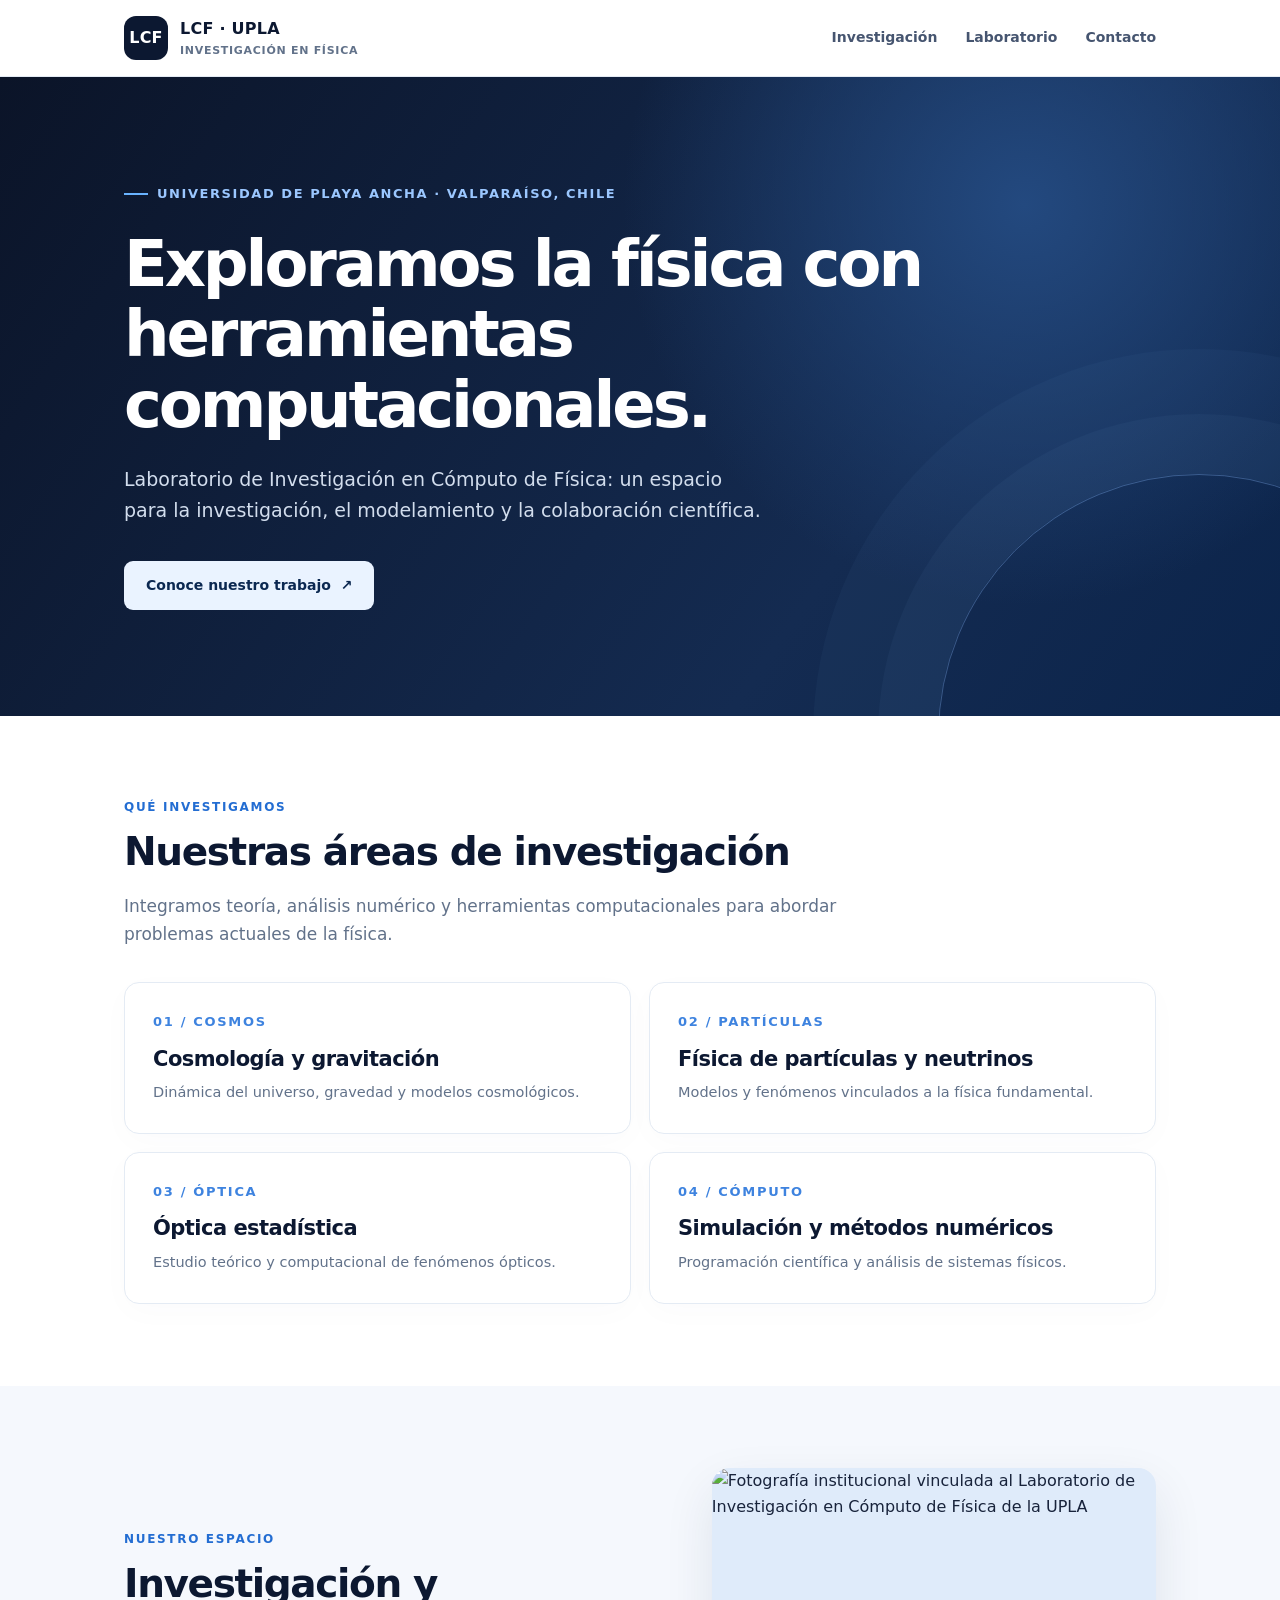
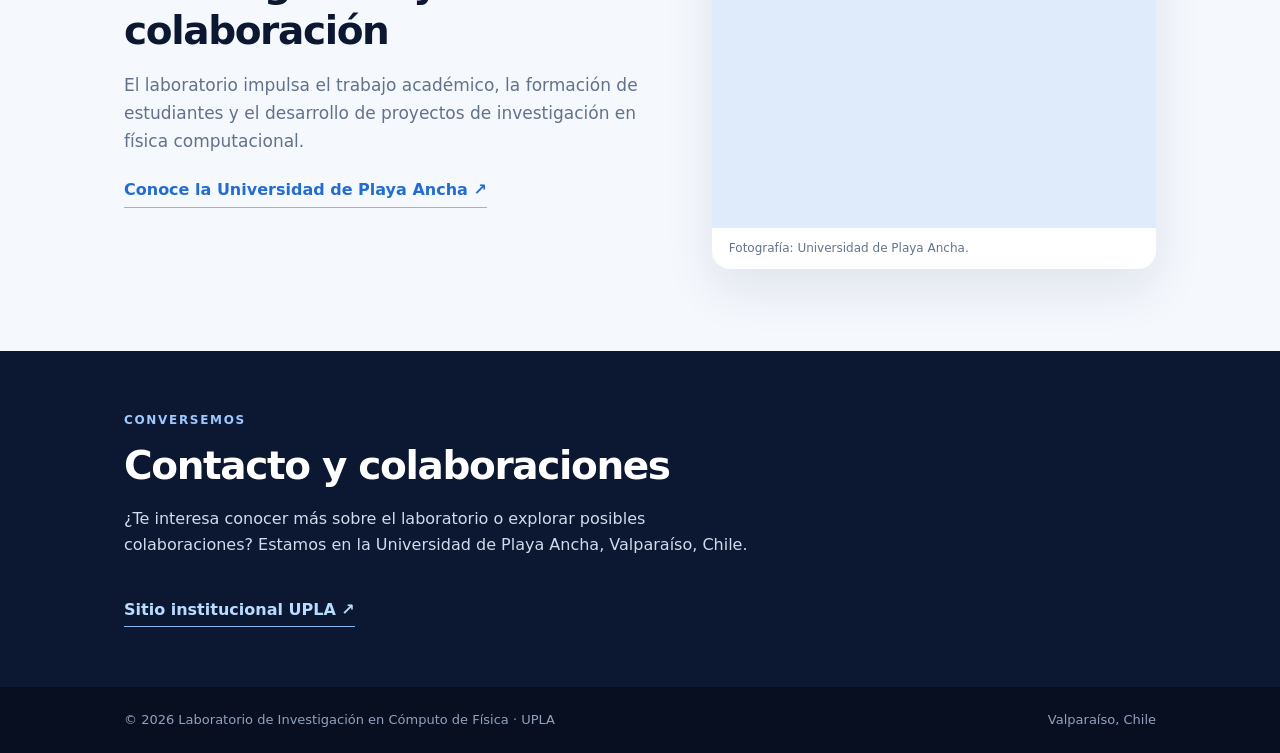
==== index.html @ 972a86e2 "Add files via upload" ====
<!doctype html>
<html lang="es">
<head>
  <meta charset="utf-8">
  <meta name="viewport" content="width=device-width, initial-scale=1">
  <meta name="description" content="Sitio web del Laboratorio de Investigación en Cómputo de Física de la Universidad de Playa Ancha.">
  <title>LCF · Laboratorio de Investigación en Cómputo de Física | UPLA</title>
  <style>
    :root {--navy:#0c1831;--blue:#236dd2;--light:#f5f8fd;--ink:#18233b;--muted:#62728a;--line:#e4ebf4}
    * {box-sizing:border-box}
    html{scroll-behavior:smooth}
    body{margin:0;color:var(--ink);font-family:system-ui,-apple-system,BlinkMacSystemFont,"Segoe UI",sans-serif;line-height:1.65;background:#fff}
    a{color:inherit}
    .container{max-width:1080px;margin:auto;padding:0 24px}
    header{position:sticky;top:0;z-index:20;background:rgba(255,255,255,.96);border-bottom:1px solid var(--line);backdrop-filter:blur(12px)}
    .header-inner{display:flex;justify-content:space-between;align-items:center;gap:24px;min-height:76px}
    .brand{display:flex;align-items:center;gap:12px;text-decoration:none;font-weight:800;letter-spacing:.015em;color:var(--navy)}
    .mark{width:44px;height:44px;display:grid;place-items:center;background:var(--navy);border-radius:12px;color:#fff;font-size:16px}
    .brand small{display:block;font-size:11px;letter-spacing:.065em;text-transform:uppercase;font-weight:650;color:var(--muted)}
    nav{display:flex;align-items:center;gap:28px}
    nav a{font-size:14px;color:#465570;text-decoration:none;font-weight:600}
    nav a:hover{color:var(--blue)}
    .hero{overflow:hidden;background:radial-gradient(circle at 80% 20%,#23497f 0%,transparent 35%),linear-gradient(125deg,#0b1428,#142b51 68%,#0b244b);color:#fff;padding:100px 0 106px;position:relative}
    .hero:after{content:"";position:absolute;width:520px;height:520px;right:-180px;bottom:-280px;border:1px solid #8dbbff54;border-radius:50%;box-shadow:0 0 0 60px #8dbbff0a,0 0 0 125px #8dbbff09;pointer-events:none}
    .eyebrow{display:inline-flex;align-items:center;gap:9px;color:#9bc7ff;font-weight:750;font-size:13px;letter-spacing:.12em;text-transform:uppercase}
    .eyebrow:before{content:"";width:24px;height:2px;background:#69b3ff}
    h1{font-size:clamp(38px,5.7vw,64px);line-height:1.1;letter-spacing:-.048em;max-width:840px;margin:24px 0}
    .hero p{font-size:19px;color:#d2dded;max-width:640px;margin:0 0 34px}
    .button{display:inline-block;border-radius:9px;background:#eaf3ff;color:#0b2851;padding:13px 22px;text-decoration:none;font-size:14px;font-weight:800}
    .button:hover{background:#fff}
    section{padding:82px 0}
    h2{font-size:clamp(28px,3.5vw,39px);letter-spacing:-.035em;line-height:1.2;margin:0 0 16px;color:var(--navy)}
    .lead{color:var(--muted);font-size:17px;max-width:720px;margin:0}
    .kicker{text-transform:uppercase;letter-spacing:.14em;color:var(--blue);font-size:12px;font-weight:850;margin:0 0 12px}
    .cards{display:grid;grid-template-columns:repeat(2,minmax(0,1fr));gap:18px;margin-top:34px}
    .card{border:1px solid var(--line);border-radius:15px;padding:28px;background:#fff;box-shadow:0 8px 32px #132b4d05}
    .card-num{color:#3e83df;font-size:13px;font-weight:850;letter-spacing:.13em}
    .card h3{font-size:21px;line-height:1.3;letter-spacing:-.025em;color:var(--navy);margin:13px 0 8px}
    .card p{font-size:14.5px;color:var(--muted);margin:0}
    .gray{background:var(--light)}
    .photo-grid{display:grid;grid-template-columns:1.1fr .9fr;align-items:center;gap:45px}
    .photo{margin:0;background:#dfebfa;border-radius:18px;overflow:hidden;box-shadow:0 20px 50px #12274b19}
    .photo img{display:block;width:100%;height:360px;object-fit:cover}
    .photo figcaption{padding:11px 17px;background:#fff;font-size:12px;color:#64748b}
    .outline-link{display:inline-flex;align-items:center;gap:8px;color:var(--blue);font-weight:750;text-decoration:none;border-bottom:1px solid #8bb7ee;padding-bottom:3px;margin-top:22px}
    .contact{background:var(--navy);color:#fff;padding:60px 0}
    .contact h2{color:#fff}
    .contact p{color:#d0dbed;max-width:640px}
    .contact .outline-link{color:#b8dcff}
    footer{background:#080f20;color:#91a2be;font-size:13px;padding:22px 0}
    footer .container{display:flex;justify-content:space-between;gap:16px;flex-wrap:wrap}
    @media(max-width:700px){.header-inner{min-height:70px}.brand small{font-size:10px}nav{gap:13px}nav a{font-size:12px}nav a:nth-child(2){display:none}.hero{padding:75px 0 80px}.hero p{font-size:17px}.cards,.photo-grid{grid-template-columns:1fr}.photo-grid{gap:26px}.photo-grid .photo{order:2}.photo img{height:auto;min-height:220px}section{padding:62px 0}.card{padding:23px}}
  </style>
</head>
<body>
  <header>
    <div class="container header-inner">
      <a class="brand" href="#inicio" aria-label="Ir al inicio"><span class="mark">LCF</span><span>LCF · UPLA<small>Investigación en Física</small></span></a>
      <nav aria-label="Menú principal"><a href="#investigacion">Investigación</a><a href="#laboratorio">Laboratorio</a><a href="#contacto">Contacto</a></nav>
    </div>
  </header>
  <main>
    <div class="hero" id="inicio">
      <div class="container">
        <span class="eyebrow">Universidad de Playa Ancha · Valparaíso, Chile</span>
        <h1>Exploramos la física con herramientas computacionales.</h1>
        <p>Laboratorio de Investigación en Cómputo de Física: un espacio para la investigación, el modelamiento y la colaboración científica.</p>
        <a class="button" href="#investigacion">Conoce nuestro trabajo &nbsp;↗</a>
      </div>
    </div>
    <section id="investigacion">
      <div class="container">
        <p class="kicker">Qué investigamos</p>
        <h2>Nuestras áreas de investigación</h2>
        <p class="lead">Integramos teoría, análisis numérico y herramientas computacionales para abordar problemas actuales de la física.</p>
        <div class="cards">
          <article class="card"><div class="card-num">01 / COSMOS</div><h3>Cosmología y gravitación</h3><p>Dinámica del universo, gravedad y modelos cosmológicos.</p></article>
          <article class="card"><div class="card-num">02 / PARTÍCULAS</div><h3>Física de partículas y neutrinos</h3><p>Modelos y fenómenos vinculados a la física fundamental.</p></article>
          <article class="card"><div class="card-num">03 / ÓPTICA</div><h3>Óptica estadística</h3><p>Estudio teórico y computacional de fenómenos ópticos.</p></article>
          <article class="card"><div class="card-num">04 / CÓMPUTO</div><h3>Simulación y métodos numéricos</h3><p>Programación científica y análisis de sistemas físicos.</p></article>
        </div>
      </div>
    </section>
    <section id="laboratorio" class="gray">
      <div class="container photo-grid">
        <div>
          <p class="kicker">Nuestro espacio</p>
          <h2>Investigación y colaboración</h2>
          <p class="lead">El laboratorio impulsa el trabajo académico, la formación de estudiantes y el desarrollo de proyectos de investigación en física computacional.</p>
          <a class="outline-link" href="https://www.upla.cl/" target="_blank" rel="noopener noreferrer">Conoce la Universidad de Playa Ancha ↗</a>
        </div>
        <figure class="photo">
          <!-- Fotografía institucional proporcionada por el usuario. -->
          <img src="https://www.upla.cl/investigacion/wp-content/uploads/2026/06/Leandro-Nulez-LFC-UPLA.jpeg" alt="Fotografía institucional vinculada al Laboratorio de Investigación en Cómputo de Física de la UPLA" loading="lazy">
          <figcaption>Fotografía: Universidad de Playa Ancha.</figcaption>
        </figure>
      </div>
    </section>
    <section class="contact" id="contacto">
      <div class="container">
        <p class="kicker" style="color:#9dc9ff">Conversemos</p>
        <h2>Contacto y colaboraciones</h2>
        <p>¿Te interesa conocer más sobre el laboratorio o explorar posibles colaboraciones? Estamos en la Universidad de Playa Ancha, Valparaíso, Chile.</p>
        <a class="outline-link" href="https://www.upla.cl/" target="_blank" rel="noopener noreferrer">Sitio institucional UPLA ↗</a>
      </div>
    </section>
  </main>
  <footer><div class="container"><span>© <span id="year">2026</span> Laboratorio de Investigación en Cómputo de Física · UPLA</span><span>Valparaíso, Chile</span></div></footer>
  <script>document.getElementById('year').textContent=new Date().getFullYear();</script>
</body>
</html>
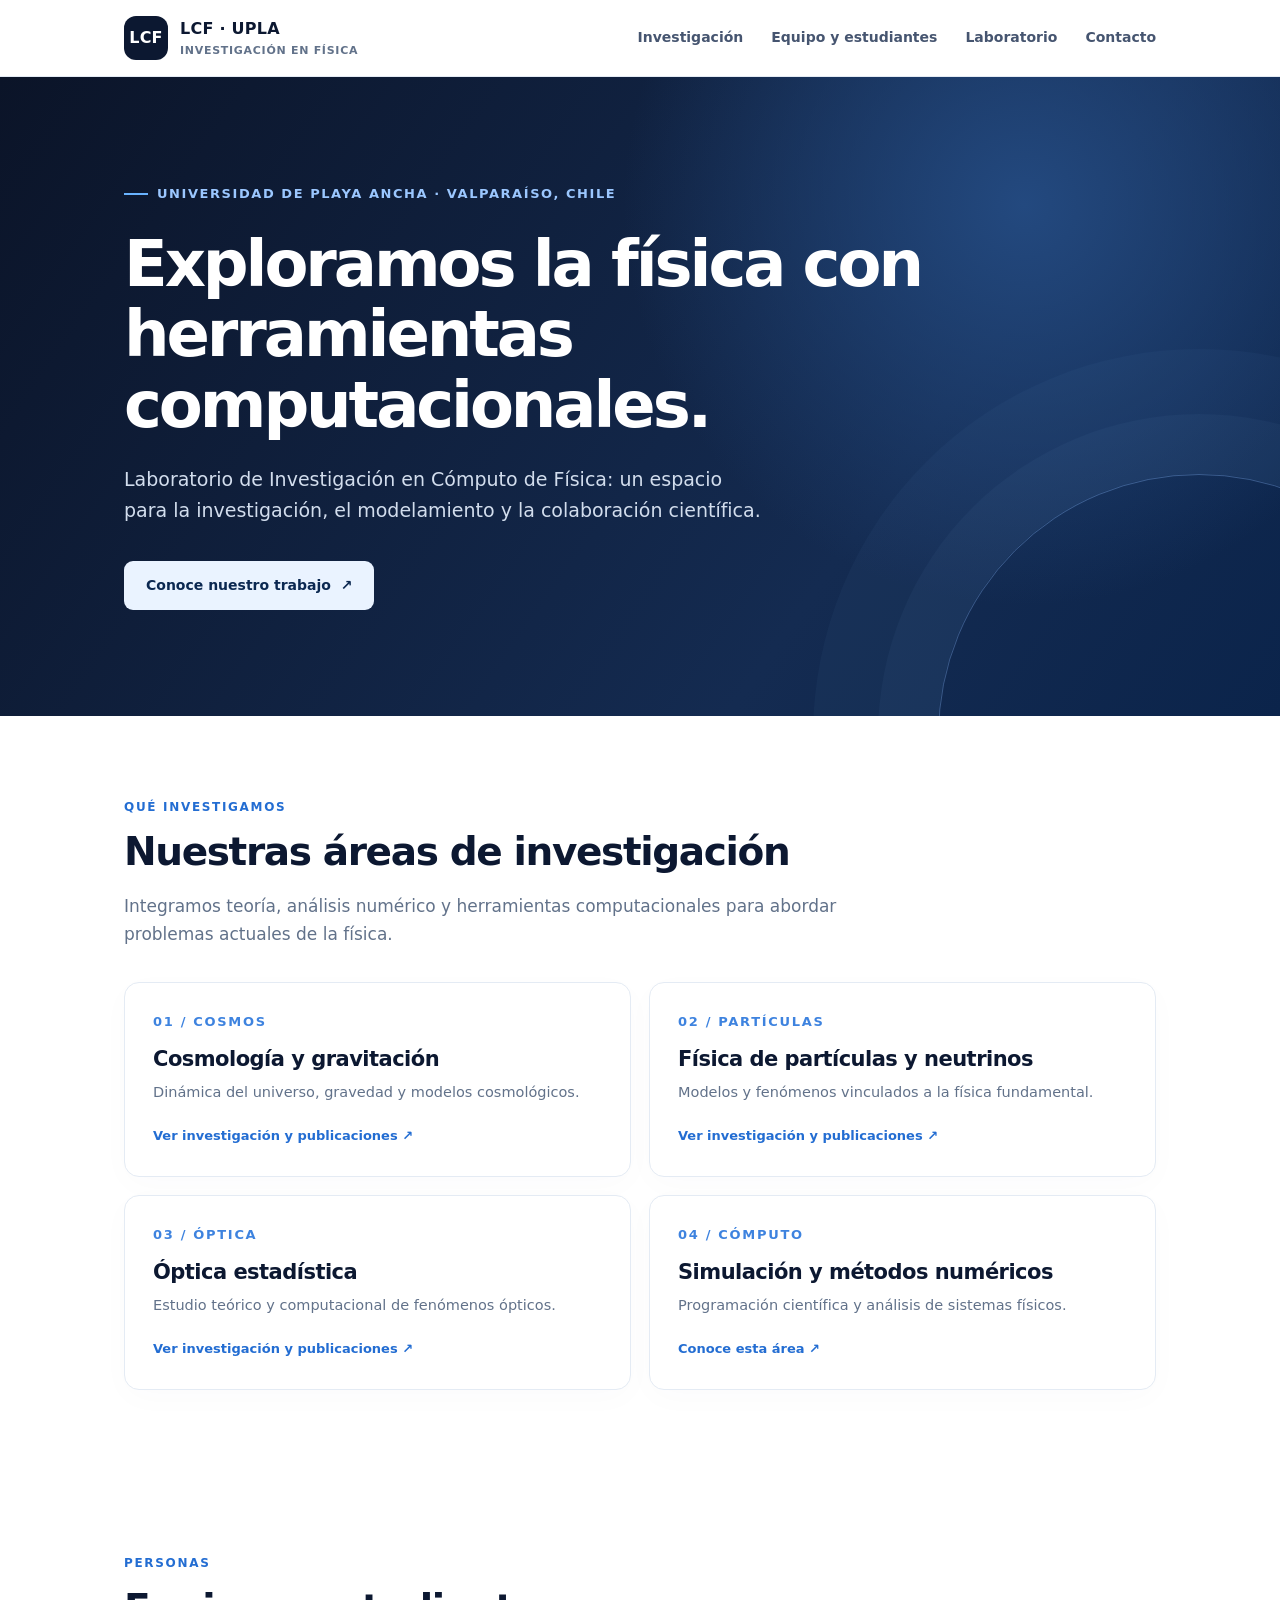
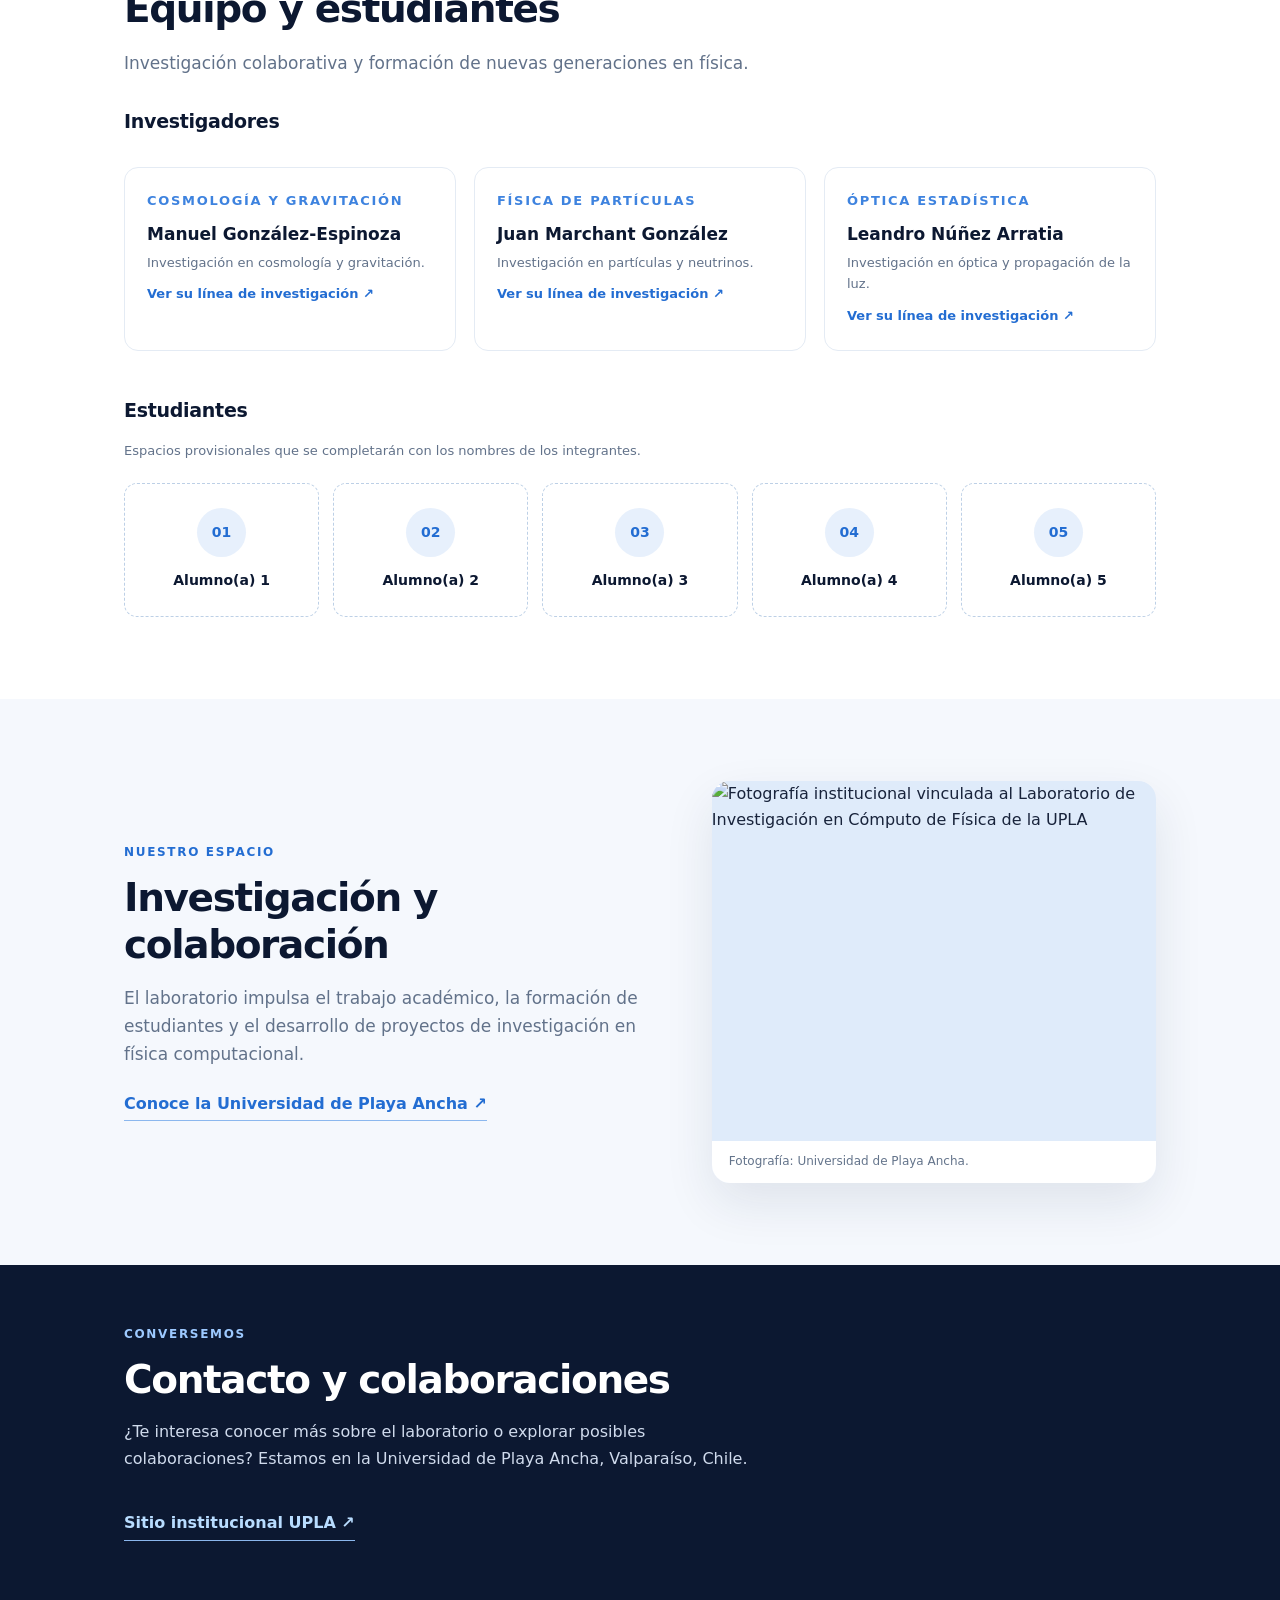
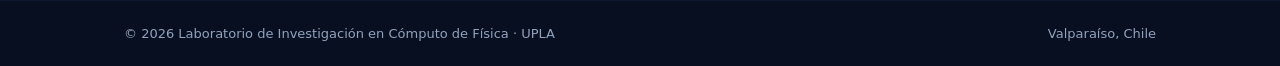
==== commit 77b75815: "Add files via upload" ====
--- a/index.html
+++ b/index.html
@@ -5,58 +5,13 @@
   <meta name="viewport" content="width=device-width, initial-scale=1">
   <meta name="description" content="Sitio web del Laboratorio de Investigación en Cómputo de Física de la Universidad de Playa Ancha.">
   <title>LCF · Laboratorio de Investigación en Cómputo de Física | UPLA</title>
-  <style>
-    :root {--navy:#0c1831;--blue:#236dd2;--light:#f5f8fd;--ink:#18233b;--muted:#62728a;--line:#e4ebf4}
-    * {box-sizing:border-box}
-    html{scroll-behavior:smooth}
-    body{margin:0;color:var(--ink);font-family:system-ui,-apple-system,BlinkMacSystemFont,"Segoe UI",sans-serif;line-height:1.65;background:#fff}
-    a{color:inherit}
-    .container{max-width:1080px;margin:auto;padding:0 24px}
-    header{position:sticky;top:0;z-index:20;background:rgba(255,255,255,.96);border-bottom:1px solid var(--line);backdrop-filter:blur(12px)}
-    .header-inner{display:flex;justify-content:space-between;align-items:center;gap:24px;min-height:76px}
-    .brand{display:flex;align-items:center;gap:12px;text-decoration:none;font-weight:800;letter-spacing:.015em;color:var(--navy)}
-    .mark{width:44px;height:44px;display:grid;place-items:center;background:var(--navy);border-radius:12px;color:#fff;font-size:16px}
-    .brand small{display:block;font-size:11px;letter-spacing:.065em;text-transform:uppercase;font-weight:650;color:var(--muted)}
-    nav{display:flex;align-items:center;gap:28px}
-    nav a{font-size:14px;color:#465570;text-decoration:none;font-weight:600}
-    nav a:hover{color:var(--blue)}
-    .hero{overflow:hidden;background:radial-gradient(circle at 80% 20%,#23497f 0%,transparent 35%),linear-gradient(125deg,#0b1428,#142b51 68%,#0b244b);color:#fff;padding:100px 0 106px;position:relative}
-    .hero:after{content:"";position:absolute;width:520px;height:520px;right:-180px;bottom:-280px;border:1px solid #8dbbff54;border-radius:50%;box-shadow:0 0 0 60px #8dbbff0a,0 0 0 125px #8dbbff09;pointer-events:none}
-    .eyebrow{display:inline-flex;align-items:center;gap:9px;color:#9bc7ff;font-weight:750;font-size:13px;letter-spacing:.12em;text-transform:uppercase}
-    .eyebrow:before{content:"";width:24px;height:2px;background:#69b3ff}
-    h1{font-size:clamp(38px,5.7vw,64px);line-height:1.1;letter-spacing:-.048em;max-width:840px;margin:24px 0}
-    .hero p{font-size:19px;color:#d2dded;max-width:640px;margin:0 0 34px}
-    .button{display:inline-block;border-radius:9px;background:#eaf3ff;color:#0b2851;padding:13px 22px;text-decoration:none;font-size:14px;font-weight:800}
-    .button:hover{background:#fff}
-    section{padding:82px 0}
-    h2{font-size:clamp(28px,3.5vw,39px);letter-spacing:-.035em;line-height:1.2;margin:0 0 16px;color:var(--navy)}
-    .lead{color:var(--muted);font-size:17px;max-width:720px;margin:0}
-    .kicker{text-transform:uppercase;letter-spacing:.14em;color:var(--blue);font-size:12px;font-weight:850;margin:0 0 12px}
-    .cards{display:grid;grid-template-columns:repeat(2,minmax(0,1fr));gap:18px;margin-top:34px}
-    .card{border:1px solid var(--line);border-radius:15px;padding:28px;background:#fff;box-shadow:0 8px 32px #132b4d05}
-    .card-num{color:#3e83df;font-size:13px;font-weight:850;letter-spacing:.13em}
-    .card h3{font-size:21px;line-height:1.3;letter-spacing:-.025em;color:var(--navy);margin:13px 0 8px}
-    .card p{font-size:14.5px;color:var(--muted);margin:0}
-    .gray{background:var(--light)}
-    .photo-grid{display:grid;grid-template-columns:1.1fr .9fr;align-items:center;gap:45px}
-    .photo{margin:0;background:#dfebfa;border-radius:18px;overflow:hidden;box-shadow:0 20px 50px #12274b19}
-    .photo img{display:block;width:100%;height:360px;object-fit:cover}
-    .photo figcaption{padding:11px 17px;background:#fff;font-size:12px;color:#64748b}
-    .outline-link{display:inline-flex;align-items:center;gap:8px;color:var(--blue);font-weight:750;text-decoration:none;border-bottom:1px solid #8bb7ee;padding-bottom:3px;margin-top:22px}
-    .contact{background:var(--navy);color:#fff;padding:60px 0}
-    .contact h2{color:#fff}
-    .contact p{color:#d0dbed;max-width:640px}
-    .contact .outline-link{color:#b8dcff}
-    footer{background:#080f20;color:#91a2be;font-size:13px;padding:22px 0}
-    footer .container{display:flex;justify-content:space-between;gap:16px;flex-wrap:wrap}
-    @media(max-width:700px){.header-inner{min-height:70px}.brand small{font-size:10px}nav{gap:13px}nav a{font-size:12px}nav a:nth-child(2){display:none}.hero{padding:75px 0 80px}.hero p{font-size:17px}.cards,.photo-grid{grid-template-columns:1fr}.photo-grid{gap:26px}.photo-grid .photo{order:2}.photo img{height:auto;min-height:220px}section{padding:62px 0}.card{padding:23px}}
-  </style>
+  <link rel="stylesheet" href="styles.css">
 </head>
 <body>
   <header>
     <div class="container header-inner">
       <a class="brand" href="#inicio" aria-label="Ir al inicio"><span class="mark">LCF</span><span>LCF · UPLA<small>Investigación en Física</small></span></a>
-      <nav aria-label="Menú principal"><a href="#investigacion">Investigación</a><a href="#laboratorio">Laboratorio</a><a href="#contacto">Contacto</a></nav>
+      <nav aria-label="Menú principal"><a href="#investigacion">Investigación</a><a href="#equipo">Equipo y estudiantes</a><a href="#laboratorio">Laboratorio</a><a href="#contacto">Contacto</a></nav>
     </div>
   </header>
   <main>
@@ -74,10 +29,32 @@
         <h2>Nuestras áreas de investigación</h2>
         <p class="lead">Integramos teoría, análisis numérico y herramientas computacionales para abordar problemas actuales de la física.</p>
         <div class="cards">
-          <article class="card"><div class="card-num">01 / COSMOS</div><h3>Cosmología y gravitación</h3><p>Dinámica del universo, gravedad y modelos cosmológicos.</p></article>
-          <article class="card"><div class="card-num">02 / PARTÍCULAS</div><h3>Física de partículas y neutrinos</h3><p>Modelos y fenómenos vinculados a la física fundamental.</p></article>
-          <article class="card"><div class="card-num">03 / ÓPTICA</div><h3>Óptica estadística</h3><p>Estudio teórico y computacional de fenómenos ópticos.</p></article>
-          <article class="card"><div class="card-num">04 / CÓMPUTO</div><h3>Simulación y métodos numéricos</h3><p>Programación científica y análisis de sistemas físicos.</p></article>
+          <a class="card card-link" href="cosmologia.html"><div class="card-num">01 / COSMOS</div><h3>Cosmología y gravitación</h3><p>Dinámica del universo, gravedad y modelos cosmológicos.</p><span class="card-cta">Ver investigación y publicaciones ↗</span></a>
+          <a class="card card-link" href="particulas.html"><div class="card-num">02 / PARTÍCULAS</div><h3>Física de partículas y neutrinos</h3><p>Modelos y fenómenos vinculados a la física fundamental.</p><span class="card-cta">Ver investigación y publicaciones ↗</span></a>
+          <a class="card card-link" href="optica.html"><div class="card-num">03 / ÓPTICA</div><h3>Óptica estadística</h3><p>Estudio teórico y computacional de fenómenos ópticos.</p><span class="card-cta">Ver investigación y publicaciones ↗</span></a>
+          <a class="card card-link" href="metodos-numericos.html"><div class="card-num">04 / CÓMPUTO</div><h3>Simulación y métodos numéricos</h3><p>Programación científica y análisis de sistemas físicos.</p><span class="card-cta">Conoce esta área ↗</span></a>
+        </div>
+      </div>
+    </section>
+    <section id="equipo">
+      <div class="container">
+        <p class="kicker">Personas</p>
+        <h2>Equipo y estudiantes</h2>
+        <p class="lead">Investigación colaborativa y formación de nuevas generaciones en física.</p>
+        <h3 class="section-subtitle">Investigadores</h3>
+        <div class="team-grid">
+          <article class="team-card"><div class="card-num">COSMOLOGÍA Y GRAVITACIÓN</div><h3>Manuel González-Espinoza</h3><p>Investigación en cosmología y gravitación.</p><a href="cosmologia.html">Ver su línea de investigación ↗</a></article>
+          <article class="team-card"><div class="card-num">FÍSICA DE PARTÍCULAS</div><h3>Juan Marchant González</h3><p>Investigación en partículas y neutrinos.</p><a href="particulas.html">Ver su línea de investigación ↗</a></article>
+          <article class="team-card"><div class="card-num">ÓPTICA ESTADÍSTICA</div><h3>Leandro Núñez Arratia</h3><p>Investigación en óptica y propagación de la luz.</p><a href="optica.html">Ver su línea de investigación ↗</a></article>
+        </div>
+        <h3 class="section-subtitle">Estudiantes</h3>
+        <p class="muted-note">Espacios provisionales que se completarán con los nombres de los integrantes.</p>
+        <div class="students" aria-label="Estudiantes del laboratorio">
+          <div class="student"><div class="avatar" aria-hidden="true">01</div><p>Alumno(a) 1</p></div>
+          <div class="student"><div class="avatar" aria-hidden="true">02</div><p>Alumno(a) 2</p></div>
+          <div class="student"><div class="avatar" aria-hidden="true">03</div><p>Alumno(a) 3</p></div>
+          <div class="student"><div class="avatar" aria-hidden="true">04</div><p>Alumno(a) 4</p></div>
+          <div class="student"><div class="avatar" aria-hidden="true">05</div><p>Alumno(a) 5</p></div>
         </div>
       </div>
     </section>
--- a/styles.css
+++ b/styles.css
@@ -0,0 +1,86 @@
+
+    :root {--navy:#0c1831;--blue:#236dd2;--light:#f5f8fd;--ink:#18233b;--muted:#62728a;--line:#e4ebf4}
+    * {box-sizing:border-box}
+    html{scroll-behavior:smooth}
+    body{margin:0;color:var(--ink);font-family:system-ui,-apple-system,BlinkMacSystemFont,"Segoe UI",sans-serif;line-height:1.65;background:#fff}
+    a{color:inherit}
+    .container{max-width:1080px;margin:auto;padding:0 24px}
+    header{position:sticky;top:0;z-index:20;background:rgba(255,255,255,.96);border-bottom:1px solid var(--line);backdrop-filter:blur(12px)}
+    .header-inner{display:flex;justify-content:space-between;align-items:center;gap:24px;min-height:76px}
+    .brand{display:flex;align-items:center;gap:12px;text-decoration:none;font-weight:800;letter-spacing:.015em;color:var(--navy)}
+    .mark{width:44px;height:44px;display:grid;place-items:center;background:var(--navy);border-radius:12px;color:#fff;font-size:16px}
+    .brand small{display:block;font-size:11px;letter-spacing:.065em;text-transform:uppercase;font-weight:650;color:var(--muted)}
+    nav{display:flex;align-items:center;gap:28px}
+    nav a{font-size:14px;color:#465570;text-decoration:none;font-weight:600}
+    nav a:hover{color:var(--blue)}
+    .hero{overflow:hidden;background:radial-gradient(circle at 80% 20%,#23497f 0%,transparent 35%),linear-gradient(125deg,#0b1428,#142b51 68%,#0b244b);color:#fff;padding:100px 0 106px;position:relative}
+    .hero:after{content:"";position:absolute;width:520px;height:520px;right:-180px;bottom:-280px;border:1px solid #8dbbff54;border-radius:50%;box-shadow:0 0 0 60px #8dbbff0a,0 0 0 125px #8dbbff09;pointer-events:none}
+    .eyebrow{display:inline-flex;align-items:center;gap:9px;color:#9bc7ff;font-weight:750;font-size:13px;letter-spacing:.12em;text-transform:uppercase}
+    .eyebrow:before{content:"";width:24px;height:2px;background:#69b3ff}
+    h1{font-size:clamp(38px,5.7vw,64px);line-height:1.1;letter-spacing:-.048em;max-width:840px;margin:24px 0}
+    .hero p{font-size:19px;color:#d2dded;max-width:640px;margin:0 0 34px}
+    .button{display:inline-block;border-radius:9px;background:#eaf3ff;color:#0b2851;padding:13px 22px;text-decoration:none;font-size:14px;font-weight:800}
+    .button:hover{background:#fff}
+    section{padding:82px 0}
+    h2{font-size:clamp(28px,3.5vw,39px);letter-spacing:-.035em;line-height:1.2;margin:0 0 16px;color:var(--navy)}
+    .lead{color:var(--muted);font-size:17px;max-width:720px;margin:0}
+    .kicker{text-transform:uppercase;letter-spacing:.14em;color:var(--blue);font-size:12px;font-weight:850;margin:0 0 12px}
+    .cards{display:grid;grid-template-columns:repeat(2,minmax(0,1fr));gap:18px;margin-top:34px}
+    .card{border:1px solid var(--line);border-radius:15px;padding:28px;background:#fff;box-shadow:0 8px 32px #132b4d05}
+    .card-num{color:#3e83df;font-size:13px;font-weight:850;letter-spacing:.13em}
+    .card h3{font-size:21px;line-height:1.3;letter-spacing:-.025em;color:var(--navy);margin:13px 0 8px}
+    .card p{font-size:14.5px;color:var(--muted);margin:0}
+    .gray{background:var(--light)}
+    .photo-grid{display:grid;grid-template-columns:1.1fr .9fr;align-items:center;gap:45px}
+    .photo{margin:0;background:#dfebfa;border-radius:18px;overflow:hidden;box-shadow:0 20px 50px #12274b19}
+    .photo img{display:block;width:100%;height:360px;object-fit:cover}
+    .photo figcaption{padding:11px 17px;background:#fff;font-size:12px;color:#64748b}
+    .outline-link{display:inline-flex;align-items:center;gap:8px;color:var(--blue);font-weight:750;text-decoration:none;border-bottom:1px solid #8bb7ee;padding-bottom:3px;margin-top:22px}
+    .contact{background:var(--navy);color:#fff;padding:60px 0}
+    .contact h2{color:#fff}
+    .contact p{color:#d0dbed;max-width:640px}
+    .contact .outline-link{color:#b8dcff}
+    footer{background:#080f20;color:#91a2be;font-size:13px;padding:22px 0}
+    footer .container{display:flex;justify-content:space-between;gap:16px;flex-wrap:wrap}
+    @media(max-width:700px){.header-inner{min-height:70px}.brand small{font-size:10px}nav{gap:13px}nav a{font-size:12px}nav a:nth-child(2){display:none}.hero{padding:75px 0 80px}.hero p{font-size:17px}.cards,.photo-grid{grid-template-columns:1fr}.photo-grid{gap:26px}.photo-grid .photo{order:2}.photo img{height:auto;min-height:220px}section{padding:62px 0}.card{padding:23px}}
+  
+
+    /* Extensiones para páginas internas y equipo */
+    a.card-link{display:block;text-decoration:none;position:relative;transition:border-color .2s,transform .2s,box-shadow .2s}
+    a.card-link:hover,a.card-link:focus-visible{border-color:#95bdf1;transform:translateY(-3px);box-shadow:0 16px 38px #15386816}
+    a.card-link:focus-visible,.outline-link:focus-visible,nav a:focus-visible,.button:focus-visible{outline:3px solid #7ab6ff;outline-offset:4px}
+    .card-cta{display:inline-block;color:var(--blue);font-weight:800;font-size:13px;margin-top:20px}
+    .team-grid{display:grid;grid-template-columns:repeat(3,minmax(0,1fr));gap:18px;margin:30px 0 44px}
+    .team-card{border:1px solid var(--line);background:#fff;border-radius:14px;padding:22px}
+    .team-card h3{color:var(--navy);font-size:17px;margin:8px 0 4px}
+    .team-card p{color:var(--muted);font-size:13px;margin:0}
+    .team-card a{color:var(--blue);text-decoration:none;font-size:13px;font-weight:800;display:inline-block;margin-top:10px}
+    .students{display:grid;grid-template-columns:repeat(5,minmax(0,1fr));gap:14px;margin-top:22px}
+    .student{border:1px dashed #bdd0e6;border-radius:13px;background:#fff;text-align:center;padding:24px 10px}
+    .avatar{width:49px;height:49px;border-radius:50%;background:#e7f0fc;color:var(--blue);display:grid;place-items:center;margin:0 auto 12px;font-weight:900;font-size:14px}
+    .student p{margin:0;color:var(--navy);font-size:14px;font-weight:700}
+    .section-subtitle{font-size:19px;letter-spacing:-.015em;color:var(--navy);margin:29px 0 0}
+    .muted-note{color:var(--muted);font-size:13px;max-width:820px}
+    .subhero{background:radial-gradient(circle at 85% 10%,#234b81,transparent 34%),linear-gradient(120deg,#0b1428,#17335e);color:#fff;padding:83px 0 72px}
+    .subhero h1{font-size:clamp(34px,5.5vw,52px);max-width:800px;margin:20px 0 14px}
+    .subhero p{color:#d2dded;font-size:18px;max-width:760px;margin:0}
+    .crumb{color:#a9c9f0;text-decoration:none;font-weight:800;font-size:13px}
+    .crumb:hover{color:#fff}
+    .area-body{max-width:780px}
+    .topic-list{display:flex;flex-wrap:wrap;gap:11px;margin-top:25px}
+    .topic-list span{background:#eaf3ff;color:#174478;border:1px solid #c9def6;padding:8px 13px;border-radius:100px;font-size:13px;font-weight:700}
+    .pub-list{display:grid;gap:14px;margin-top:28px}
+    .pub{border:1px solid var(--line);border-radius:14px;background:#fff;padding:24px 25px;box-shadow:0 8px 32px #132b4d05}
+    .pub-year{font-size:12px;font-weight:850;letter-spacing:.08em;color:var(--blue);margin:0 0 8px}
+    .pub h3{margin:0 0 8px;font-size:19px;line-height:1.36;letter-spacing:-.015em;color:var(--navy)}
+    .pub-meta{font-size:13.5px;color:var(--muted);margin:0 0 10px}
+    .pub a{font-size:13.5px;color:var(--blue);font-weight:800;text-decoration:none}
+    .pub a:hover,.team-card a:hover{ text-decoration:underline }
+    .pub-cta{display:flex;flex-wrap:wrap;gap:12px;margin-top:22px}
+    .pub-cta a{display:inline-block;background:#eaf3ff;color:#123c70;border-radius:9px;padding:12px 16px;text-decoration:none;font-weight:800;font-size:13.5px}
+    .pub-cta a:hover{background:#d8eaff}
+    .feature-box{background:var(--light);border-left:4px solid var(--blue);padding:22px 24px;border-radius:0 12px 12px 0;margin-top:28px}
+    .feature-box p{margin:0;color:#41546f}
+    @media(max-width:900px){.students{grid-template-columns:repeat(3,minmax(0,1fr))}}
+    @media(max-width:700px){.team-grid{grid-template-columns:1fr}.students{grid-template-columns:repeat(2,minmax(0,1fr))}.subhero{padding:66px 0 55px}.subhero p{font-size:16px}.pub{padding:20px}.header-inner{flex-wrap:wrap;gap:3px;padding-top:11px;padding-bottom:11px}nav{flex-wrap:wrap;gap:11px 15px}nav a:nth-child(2){display:inline}}
+    @media(max-width:410px){.brand{font-size:14px}.mark{width:38px;height:38px}nav{gap:8px 12px}.students{grid-template-columns:1fr 1fr}}
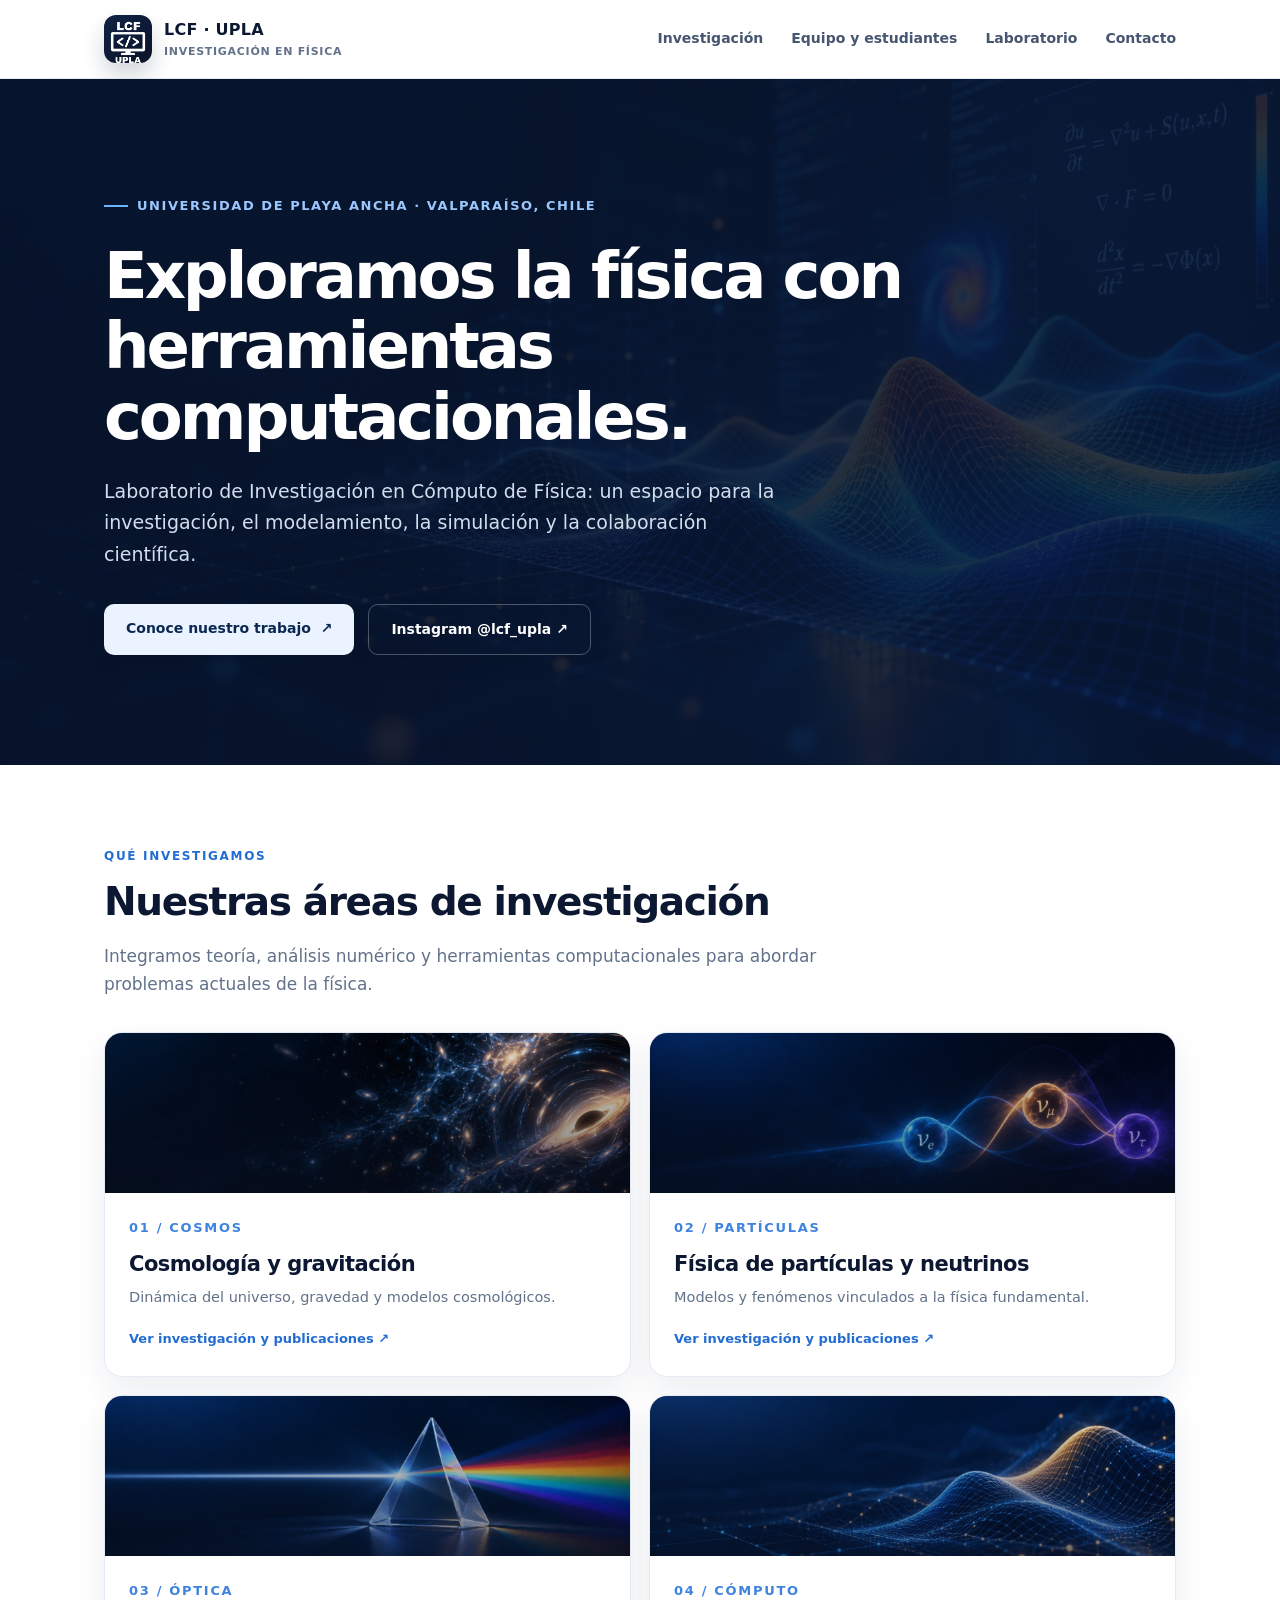
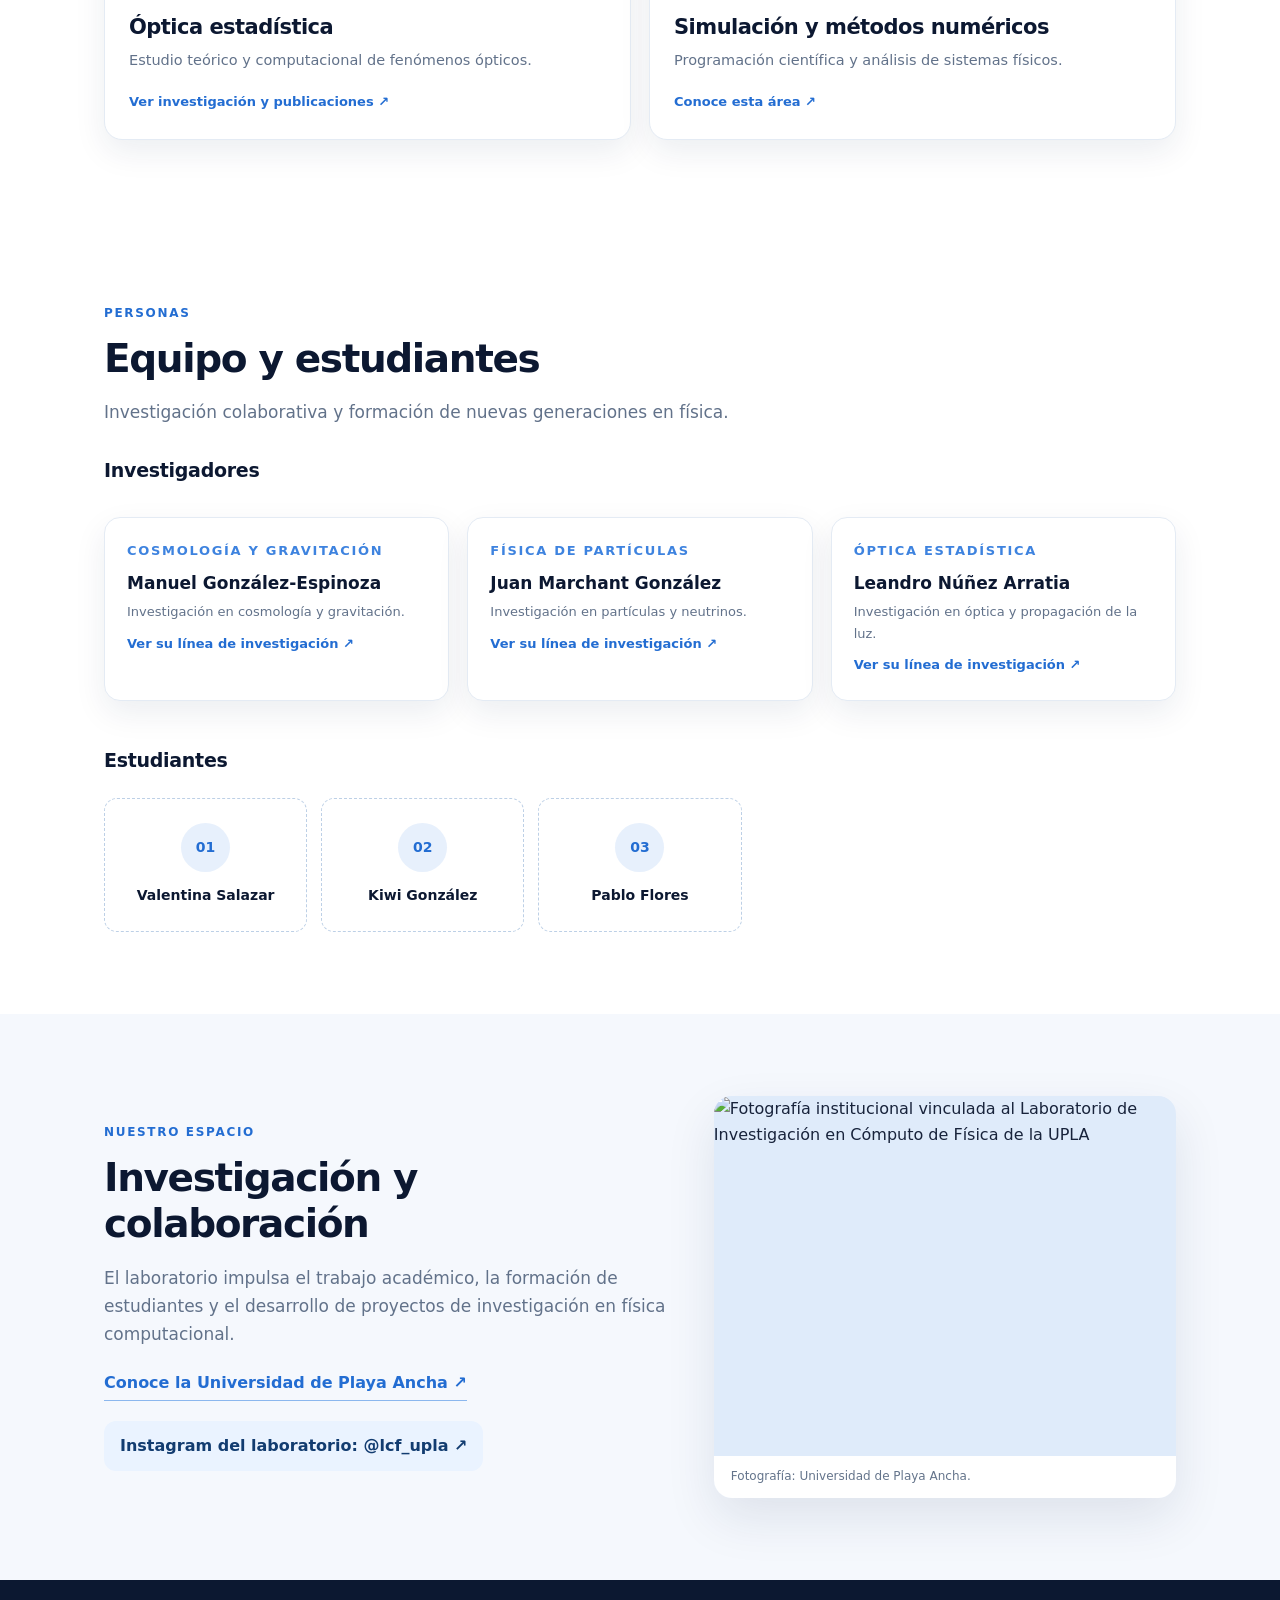
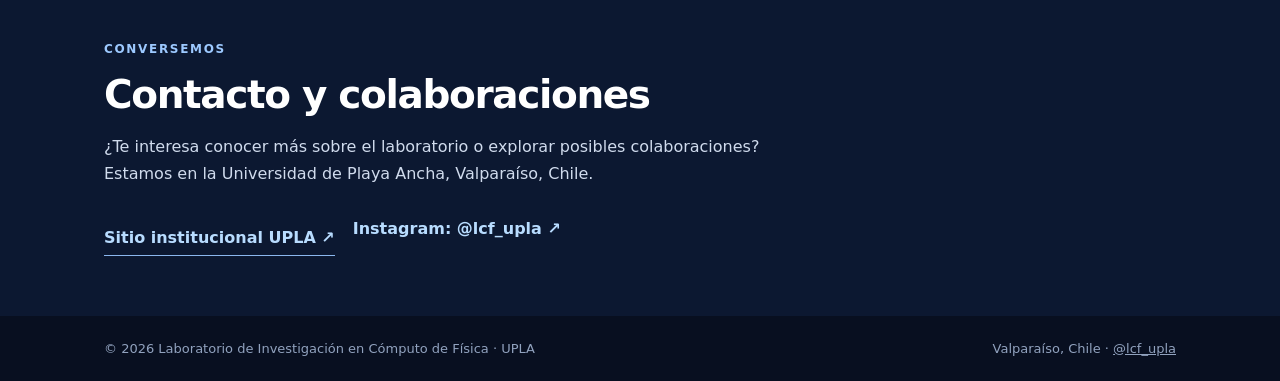
==== commit c452c582: "Add files via upload" ====
--- a/index.html
+++ b/index.html
@@ -10,54 +10,115 @@
 <body>
   <header>
     <div class="container header-inner">
-      <a class="brand" href="#inicio" aria-label="Ir al inicio"><span class="mark">LCF</span><span>LCF · UPLA<small>Investigación en Física</small></span></a>
-      <nav aria-label="Menú principal"><a href="#investigacion">Investigación</a><a href="#equipo">Equipo y estudiantes</a><a href="#laboratorio">Laboratorio</a><a href="#contacto">Contacto</a></nav>
+      <a class="brand" href="#inicio" aria-label="Ir al inicio">
+        <span class="mark"><img src="assets/logo-lcf-upla.png" alt="Logo LCF UPLA"></span>
+        <span>LCF · UPLA<small>Investigación en Física</small></span>
+      </a>
+      <nav aria-label="Menú principal">
+        <a href="#investigacion">Investigación</a>
+        <a href="#equipo">Equipo y estudiantes</a>
+        <a href="#laboratorio">Laboratorio</a>
+        <a href="#contacto">Contacto</a>
+      </nav>
     </div>
   </header>
   <main>
-    <div class="hero" id="inicio">
+    <div class="hero" id="inicio" style="--hero-bg:url('assets/hero-computo.png')">
       <div class="container">
         <span class="eyebrow">Universidad de Playa Ancha · Valparaíso, Chile</span>
         <h1>Exploramos la física con herramientas computacionales.</h1>
-        <p>Laboratorio de Investigación en Cómputo de Física: un espacio para la investigación, el modelamiento y la colaboración científica.</p>
-        <a class="button" href="#investigacion">Conoce nuestro trabajo &nbsp;↗</a>
+        <p>Laboratorio de Investigación en Cómputo de Física: un espacio para la investigación, el modelamiento, la simulación y la colaboración científica.</p>
+        <div class="button-row">
+          <a class="button" href="#investigacion">Conoce nuestro trabajo &nbsp;↗</a>
+          <a class="button secondary" href="https://www.instagram.com/lcf_upla?psln=MXIzdzRicmZvcTJ4bA==" target="_blank" rel="noopener noreferrer">Instagram @lcf_upla ↗</a>
+        </div>
       </div>
     </div>
+
     <section id="investigacion">
       <div class="container">
         <p class="kicker">Qué investigamos</p>
         <h2>Nuestras áreas de investigación</h2>
         <p class="lead">Integramos teoría, análisis numérico y herramientas computacionales para abordar problemas actuales de la física.</p>
         <div class="cards">
-          <a class="card card-link" href="cosmologia.html"><div class="card-num">01 / COSMOS</div><h3>Cosmología y gravitación</h3><p>Dinámica del universo, gravedad y modelos cosmológicos.</p><span class="card-cta">Ver investigación y publicaciones ↗</span></a>
-          <a class="card card-link" href="particulas.html"><div class="card-num">02 / PARTÍCULAS</div><h3>Física de partículas y neutrinos</h3><p>Modelos y fenómenos vinculados a la física fundamental.</p><span class="card-cta">Ver investigación y publicaciones ↗</span></a>
-          <a class="card card-link" href="optica.html"><div class="card-num">03 / ÓPTICA</div><h3>Óptica estadística</h3><p>Estudio teórico y computacional de fenómenos ópticos.</p><span class="card-cta">Ver investigación y publicaciones ↗</span></a>
-          <a class="card card-link" href="metodos-numericos.html"><div class="card-num">04 / CÓMPUTO</div><h3>Simulación y métodos numéricos</h3><p>Programación científica y análisis de sistemas físicos.</p><span class="card-cta">Conoce esta área ↗</span></a>
+          <a class="card card-link" href="cosmologia.html">
+            <div class="card-cover" style="background-image:url('assets/cosmologia-card.png')"></div>
+            <div class="card-body">
+              <div class="card-num">01 / COSMOS</div>
+              <h3>Cosmología y gravitación</h3>
+              <p>Dinámica del universo, gravedad y modelos cosmológicos.</p>
+              <span class="card-cta">Ver investigación y publicaciones ↗</span>
+            </div>
+          </a>
+          <a class="card card-link" href="particulas.html">
+            <div class="card-cover" style="background-image:url('assets/particulas-card.png')"></div>
+            <div class="card-body">
+              <div class="card-num">02 / PARTÍCULAS</div>
+              <h3>Física de partículas y neutrinos</h3>
+              <p>Modelos y fenómenos vinculados a la física fundamental.</p>
+              <span class="card-cta">Ver investigación y publicaciones ↗</span>
+            </div>
+          </a>
+          <a class="card card-link" href="optica.html">
+            <div class="card-cover" style="background-image:url('assets/optica-card.png')"></div>
+            <div class="card-body">
+              <div class="card-num">03 / ÓPTICA</div>
+              <h3>Óptica estadística</h3>
+              <p>Estudio teórico y computacional de fenómenos ópticos.</p>
+              <span class="card-cta">Ver investigación y publicaciones ↗</span>
+            </div>
+          </a>
+          <a class="card card-link" href="metodos-numericos.html">
+            <div class="card-cover" style="background-image:url('assets/metodos-bg.png')"></div>
+            <div class="card-body">
+              <div class="card-num">04 / CÓMPUTO</div>
+              <h3>Simulación y métodos numéricos</h3>
+              <p>Programación científica y análisis de sistemas físicos.</p>
+              <span class="card-cta">Conoce esta área ↗</span>
+            </div>
+          </a>
         </div>
       </div>
     </section>
+
     <section id="equipo">
       <div class="container">
         <p class="kicker">Personas</p>
         <h2>Equipo y estudiantes</h2>
         <p class="lead">Investigación colaborativa y formación de nuevas generaciones en física.</p>
+
         <h3 class="section-subtitle">Investigadores</h3>
         <div class="team-grid">
-          <article class="team-card"><div class="card-num">COSMOLOGÍA Y GRAVITACIÓN</div><h3>Manuel González-Espinoza</h3><p>Investigación en cosmología y gravitación.</p><a href="cosmologia.html">Ver su línea de investigación ↗</a></article>
-          <article class="team-card"><div class="card-num">FÍSICA DE PARTÍCULAS</div><h3>Juan Marchant González</h3><p>Investigación en partículas y neutrinos.</p><a href="particulas.html">Ver su línea de investigación ↗</a></article>
-          <article class="team-card"><div class="card-num">ÓPTICA ESTADÍSTICA</div><h3>Leandro Núñez Arratia</h3><p>Investigación en óptica y propagación de la luz.</p><a href="optica.html">Ver su línea de investigación ↗</a></article>
+          <article class="team-card">
+            <div class="card-num">COSMOLOGÍA Y GRAVITACIÓN</div>
+            <h3>Manuel González-Espinoza</h3>
+            <p>Investigación en cosmología y gravitación.</p>
+            <a href="cosmologia.html">Ver su línea de investigación ↗</a>
+          </article>
+          <article class="team-card">
+            <div class="card-num">FÍSICA DE PARTÍCULAS</div>
+            <h3>Juan Marchant González</h3>
+            <p>Investigación en partículas y neutrinos.</p>
+            <a href="particulas.html">Ver su línea de investigación ↗</a>
+          </article>
+          <article class="team-card">
+            <div class="card-num">ÓPTICA ESTADÍSTICA</div>
+            <h3>Leandro Núñez Arratia</h3>
+            <p>Investigación en óptica y propagación de la luz.</p>
+            <a href="optica.html">Ver su línea de investigación ↗</a>
+          </article>
         </div>
+
         <h3 class="section-subtitle">Estudiantes</h3>
-        <p class="muted-note">Espacios provisionales que se completarán con los nombres de los integrantes.</p>
+        
         <div class="students" aria-label="Estudiantes del laboratorio">
-          <div class="student"><div class="avatar" aria-hidden="true">01</div><p>Alumno(a) 1</p></div>
-          <div class="student"><div class="avatar" aria-hidden="true">02</div><p>Alumno(a) 2</p></div>
-          <div class="student"><div class="avatar" aria-hidden="true">03</div><p>Alumno(a) 3</p></div>
-          <div class="student"><div class="avatar" aria-hidden="true">04</div><p>Alumno(a) 4</p></div>
-          <div class="student"><div class="avatar" aria-hidden="true">05</div><p>Alumno(a) 5</p></div>
+          <div class="student"><div class="avatar" aria-hidden="true">01</div><p>Valentina Salazar</p></div>
+          <div class="student"><div class="avatar" aria-hidden="true">02</div><p>Kiwi González</p></div>
+          <div class="student"><div class="avatar" aria-hidden="true">03</div><p>Pablo Flores</p></div>
         </div>
       </div>
     </section>
+
     <section id="laboratorio" class="gray">
       <div class="container photo-grid">
         <div>
@@ -65,24 +126,33 @@
           <h2>Investigación y colaboración</h2>
           <p class="lead">El laboratorio impulsa el trabajo académico, la formación de estudiantes y el desarrollo de proyectos de investigación en física computacional.</p>
           <a class="outline-link" href="https://www.upla.cl/" target="_blank" rel="noopener noreferrer">Conoce la Universidad de Playa Ancha ↗</a>
+          <a class="instagram-highlight" href="https://www.instagram.com/lcf_upla?psln=MXIzdzRicmZvcTJ4bA==" target="_blank" rel="noopener noreferrer">Instagram del laboratorio: @lcf_upla ↗</a>
         </div>
         <figure class="photo">
-          <!-- Fotografía institucional proporcionada por el usuario. -->
           <img src="https://www.upla.cl/investigacion/wp-content/uploads/2026/06/Leandro-Nulez-LFC-UPLA.jpeg" alt="Fotografía institucional vinculada al Laboratorio de Investigación en Cómputo de Física de la UPLA" loading="lazy">
           <figcaption>Fotografía: Universidad de Playa Ancha.</figcaption>
         </figure>
       </div>
     </section>
+
     <section class="contact" id="contacto">
       <div class="container">
         <p class="kicker" style="color:#9dc9ff">Conversemos</p>
         <h2>Contacto y colaboraciones</h2>
         <p>¿Te interesa conocer más sobre el laboratorio o explorar posibles colaboraciones? Estamos en la Universidad de Playa Ancha, Valparaíso, Chile.</p>
-        <a class="outline-link" href="https://www.upla.cl/" target="_blank" rel="noopener noreferrer">Sitio institucional UPLA ↗</a>
+        <div class="socials">
+          <a class="outline-link" href="https://www.upla.cl/" target="_blank" rel="noopener noreferrer">Sitio institucional UPLA ↗</a>
+          <a class="social-link" href="https://www.instagram.com/lcf_upla?psln=MXIzdzRicmZvcTJ4bA==" target="_blank" rel="noopener noreferrer">Instagram: @lcf_upla ↗</a>
+        </div>
       </div>
     </section>
   </main>
-  <footer><div class="container"><span>© <span id="year">2026</span> Laboratorio de Investigación en Cómputo de Física · UPLA</span><span>Valparaíso, Chile</span></div></footer>
+  <footer>
+    <div class="container">
+      <span>© <span id="year">2026</span> Laboratorio de Investigación en Cómputo de Física · UPLA</span>
+      <span>Valparaíso, Chile · <a href="https://www.instagram.com/lcf_upla?psln=MXIzdzRicmZvcTJ4bA==" target="_blank" rel="noopener noreferrer">@lcf_upla</a></span>
+    </div>
+  </footer>
   <script>document.getElementById('year').textContent=new Date().getFullYear();</script>
 </body>
 </html>
--- a/styles.css
+++ b/styles.css
@@ -1,86 +1,144 @@
+:root {
+  --navy:#0c1831;
+  --navy-2:#101f3f;
+  --blue:#236dd2;
+  --blue-light:#9dc9ff;
+  --light:#f5f8fd;
+  --ink:#18233b;
+  --muted:#62728a;
+  --line:#e4ebf4;
+  --card-shadow:0 12px 32px rgba(19,43,77,.08);
+}
+*{box-sizing:border-box}
+html{scroll-behavior:smooth}
+body{margin:0;color:var(--ink);font-family:system-ui,-apple-system,BlinkMacSystemFont,"Segoe UI",sans-serif;line-height:1.65;background:#fff}
+a{color:inherit}
+img{max-width:100%;display:block}
+.container{max-width:1120px;margin:auto;padding:0 24px}
+header{position:sticky;top:0;z-index:20;background:rgba(255,255,255,.96);border-bottom:1px solid var(--line);backdrop-filter:blur(12px)}
+.header-inner{display:flex;justify-content:space-between;align-items:center;gap:24px;min-height:78px}
+.brand{display:flex;align-items:center;gap:12px;text-decoration:none;font-weight:800;letter-spacing:.015em;color:var(--navy)}
+.mark{width:48px;height:48px;display:grid;place-items:center;background:linear-gradient(145deg,#102246,#0a1328);border-radius:12px;color:#fff;box-shadow:0 12px 22px rgba(10,25,54,.18);padding:6px;flex:0 0 auto}
+.mark img{width:100%;height:100%;object-fit:contain}
+.brand small{display:block;font-size:11px;letter-spacing:.065em;text-transform:uppercase;font-weight:650;color:var(--muted)}
+nav{display:flex;align-items:center;gap:28px}
+nav a{font-size:14px;color:#465570;text-decoration:none;font-weight:600}
+nav a:hover{color:var(--blue)}
+.hero{overflow:hidden;position:relative;color:#fff;padding:110px 0 110px;background:linear-gradient(125deg,#0b1428,#142b51 68%,#0b244b)}
+.hero::before{content:"";position:absolute;inset:0;background-image:var(--hero-bg);background-size:cover;background-position:center;background-repeat:no-repeat;opacity:.38}
+.hero::after{content:"";position:absolute;inset:0;background:linear-gradient(90deg,rgba(6,18,41,.88) 0%,rgba(6,18,41,.78) 35%,rgba(6,18,41,.62) 100%)}
+.hero .container,.subhero .container{position:relative;z-index:1}
+.eyebrow{display:inline-flex;align-items:center;gap:9px;color:#9bc7ff;font-weight:750;font-size:13px;letter-spacing:.12em;text-transform:uppercase}
+.eyebrow:before{content:"";width:24px;height:2px;background:#69b3ff}
+h1{font-size:clamp(38px,5.6vw,64px);line-height:1.1;letter-spacing:-.048em;max-width:850px;margin:24px 0}
+.hero p{font-size:19px;color:#d2dded;max-width:680px;margin:0 0 34px}
+.button{display:inline-block;border-radius:10px;background:#eaf3ff;color:#0b2851;padding:13px 22px;text-decoration:none;font-size:14px;font-weight:800;box-shadow:0 8px 20px rgba(0,0,0,.08)}
+.button:hover{background:#fff}
+.button-row{display:flex;gap:14px;flex-wrap:wrap}
+.button.secondary{background:transparent;color:#fff;border:1px solid rgba(255,255,255,.28)}
+.button.secondary:hover{background:rgba(255,255,255,.08)}
+section{padding:82px 0}
+h2{font-size:clamp(28px,3.5vw,39px);letter-spacing:-.035em;line-height:1.2;margin:0 0 16px;color:var(--navy)}
+.lead{color:var(--muted);font-size:17px;max-width:760px;margin:0}
+.kicker{text-transform:uppercase;letter-spacing:.14em;color:var(--blue);font-size:12px;font-weight:850;margin:0 0 12px}
+.cards{display:grid;grid-template-columns:repeat(2,minmax(0,1fr));gap:18px;margin-top:34px}
+.card{border:1px solid var(--line);border-radius:18px;overflow:hidden;background:#fff;box-shadow:var(--card-shadow)}
+a.card-link{text-decoration:none;position:relative;transition:border-color .2s,transform .2s,box-shadow .2s}
+a.card-link:hover,a.card-link:focus-visible{border-color:#95bdf1;transform:translateY(-3px);box-shadow:0 18px 38px rgba(21,56,104,.12)}
+.card-cover{height:160px;position:relative;background-size:cover;background-position:center}
+.card-cover::after{content:"";position:absolute;inset:0;background:linear-gradient(180deg,rgba(8,17,35,.08),rgba(8,17,35,.58))}
+.card-body{padding:24px}
+.card-num{color:#3e83df;font-size:13px;font-weight:850;letter-spacing:.13em}
+.card h3{font-size:21px;line-height:1.3;letter-spacing:-.025em;color:var(--navy);margin:13px 0 8px}
+.card p{font-size:14.5px;color:var(--muted);margin:0}
+.card-cta{display:inline-block;color:var(--blue);font-weight:800;font-size:13px;margin-top:18px}
+.gray{background:var(--light)}
+.photo-grid{display:grid;grid-template-columns:1.1fr .9fr;align-items:center;gap:45px}
+.photo{margin:0;background:#dfebfa;border-radius:18px;overflow:hidden;box-shadow:0 20px 50px rgba(18,39,75,.1)}
+.photo img{width:100%;height:360px;object-fit:cover}
+.photo figcaption{padding:11px 17px;background:#fff;font-size:12px;color:#64748b}
+.outline-link{display:inline-flex;align-items:center;gap:8px;color:var(--blue);font-weight:750;text-decoration:none;border-bottom:1px solid #8bb7ee;padding-bottom:3px;margin-top:22px}
+.section-subtitle{font-size:19px;letter-spacing:-.015em;color:var(--navy);margin:29px 0 0}
+.muted-note{color:var(--muted);font-size:13px;max-width:820px}
+.team-grid{display:grid;grid-template-columns:repeat(3,minmax(0,1fr));gap:18px;margin:30px 0 44px}
+.team-card{border:1px solid var(--line);background:#fff;border-radius:16px;padding:22px;box-shadow:var(--card-shadow)}
+.team-card h3{color:var(--navy);font-size:17px;margin:8px 0 4px}
+.team-card p{color:var(--muted);font-size:13px;margin:0}
+.team-card a{color:var(--blue);text-decoration:none;font-size:13px;font-weight:800;display:inline-block;margin-top:10px}
+.students{display:grid;grid-template-columns:repeat(5,minmax(0,1fr));gap:14px;margin-top:22px}
+.student{border:1px dashed #bdd0e6;border-radius:13px;background:#fff;text-align:center;padding:24px 10px}
+.avatar{width:49px;height:49px;border-radius:50%;background:#e7f0fc;color:var(--blue);display:grid;place-items:center;margin:0 auto 12px;font-weight:900;font-size:14px}
+.student p{margin:0;color:var(--navy);font-size:14px;font-weight:700}
+.contact{background:var(--navy);color:#fff;padding:60px 0}
+.contact h2{color:#fff}
+.contact p{color:#d0dbed;max-width:670px}
+.contact .outline-link,.contact a.social-link{color:#b8dcff}
+.socials{display:flex;gap:18px;flex-wrap:wrap;margin-top:12px}
+.social-link{display:inline-flex;align-items:center;gap:8px;text-decoration:none;font-weight:700}
+footer{background:#080f20;color:#91a2be;font-size:13px;padding:22px 0}
+footer .container{display:flex;justify-content:space-between;gap:16px;flex-wrap:wrap;align-items:center}
 
-    :root {--navy:#0c1831;--blue:#236dd2;--light:#f5f8fd;--ink:#18233b;--muted:#62728a;--line:#e4ebf4}
-    * {box-sizing:border-box}
-    html{scroll-behavior:smooth}
-    body{margin:0;color:var(--ink);font-family:system-ui,-apple-system,BlinkMacSystemFont,"Segoe UI",sans-serif;line-height:1.65;background:#fff}
-    a{color:inherit}
-    .container{max-width:1080px;margin:auto;padding:0 24px}
-    header{position:sticky;top:0;z-index:20;background:rgba(255,255,255,.96);border-bottom:1px solid var(--line);backdrop-filter:blur(12px)}
-    .header-inner{display:flex;justify-content:space-between;align-items:center;gap:24px;min-height:76px}
-    .brand{display:flex;align-items:center;gap:12px;text-decoration:none;font-weight:800;letter-spacing:.015em;color:var(--navy)}
-    .mark{width:44px;height:44px;display:grid;place-items:center;background:var(--navy);border-radius:12px;color:#fff;font-size:16px}
-    .brand small{display:block;font-size:11px;letter-spacing:.065em;text-transform:uppercase;font-weight:650;color:var(--muted)}
-    nav{display:flex;align-items:center;gap:28px}
-    nav a{font-size:14px;color:#465570;text-decoration:none;font-weight:600}
-    nav a:hover{color:var(--blue)}
-    .hero{overflow:hidden;background:radial-gradient(circle at 80% 20%,#23497f 0%,transparent 35%),linear-gradient(125deg,#0b1428,#142b51 68%,#0b244b);color:#fff;padding:100px 0 106px;position:relative}
-    .hero:after{content:"";position:absolute;width:520px;height:520px;right:-180px;bottom:-280px;border:1px solid #8dbbff54;border-radius:50%;box-shadow:0 0 0 60px #8dbbff0a,0 0 0 125px #8dbbff09;pointer-events:none}
-    .eyebrow{display:inline-flex;align-items:center;gap:9px;color:#9bc7ff;font-weight:750;font-size:13px;letter-spacing:.12em;text-transform:uppercase}
-    .eyebrow:before{content:"";width:24px;height:2px;background:#69b3ff}
-    h1{font-size:clamp(38px,5.7vw,64px);line-height:1.1;letter-spacing:-.048em;max-width:840px;margin:24px 0}
-    .hero p{font-size:19px;color:#d2dded;max-width:640px;margin:0 0 34px}
-    .button{display:inline-block;border-radius:9px;background:#eaf3ff;color:#0b2851;padding:13px 22px;text-decoration:none;font-size:14px;font-weight:800}
-    .button:hover{background:#fff}
-    section{padding:82px 0}
-    h2{font-size:clamp(28px,3.5vw,39px);letter-spacing:-.035em;line-height:1.2;margin:0 0 16px;color:var(--navy)}
-    .lead{color:var(--muted);font-size:17px;max-width:720px;margin:0}
-    .kicker{text-transform:uppercase;letter-spacing:.14em;color:var(--blue);font-size:12px;font-weight:850;margin:0 0 12px}
-    .cards{display:grid;grid-template-columns:repeat(2,minmax(0,1fr));gap:18px;margin-top:34px}
-    .card{border:1px solid var(--line);border-radius:15px;padding:28px;background:#fff;box-shadow:0 8px 32px #132b4d05}
-    .card-num{color:#3e83df;font-size:13px;font-weight:850;letter-spacing:.13em}
-    .card h3{font-size:21px;line-height:1.3;letter-spacing:-.025em;color:var(--navy);margin:13px 0 8px}
-    .card p{font-size:14.5px;color:var(--muted);margin:0}
-    .gray{background:var(--light)}
-    .photo-grid{display:grid;grid-template-columns:1.1fr .9fr;align-items:center;gap:45px}
-    .photo{margin:0;background:#dfebfa;border-radius:18px;overflow:hidden;box-shadow:0 20px 50px #12274b19}
-    .photo img{display:block;width:100%;height:360px;object-fit:cover}
-    .photo figcaption{padding:11px 17px;background:#fff;font-size:12px;color:#64748b}
-    .outline-link{display:inline-flex;align-items:center;gap:8px;color:var(--blue);font-weight:750;text-decoration:none;border-bottom:1px solid #8bb7ee;padding-bottom:3px;margin-top:22px}
-    .contact{background:var(--navy);color:#fff;padding:60px 0}
-    .contact h2{color:#fff}
-    .contact p{color:#d0dbed;max-width:640px}
-    .contact .outline-link{color:#b8dcff}
-    footer{background:#080f20;color:#91a2be;font-size:13px;padding:22px 0}
-    footer .container{display:flex;justify-content:space-between;gap:16px;flex-wrap:wrap}
-    @media(max-width:700px){.header-inner{min-height:70px}.brand small{font-size:10px}nav{gap:13px}nav a{font-size:12px}nav a:nth-child(2){display:none}.hero{padding:75px 0 80px}.hero p{font-size:17px}.cards,.photo-grid{grid-template-columns:1fr}.photo-grid{gap:26px}.photo-grid .photo{order:2}.photo img{height:auto;min-height:220px}section{padding:62px 0}.card{padding:23px}}
-  
+/* Internal pages */
+.subhero{position:relative;color:#fff;padding:86px 0 74px;background:linear-gradient(120deg,#0b1428,#17335e)}
+.subhero.has-image::before{content:"";position:absolute;inset:0;background-image:var(--subhero-bg);background-size:cover;background-position:center;background-repeat:no-repeat;opacity:.48}
+.subhero.has-image::after{content:"";position:absolute;inset:0;background:linear-gradient(90deg,rgba(6,18,41,.90) 0%,rgba(6,18,41,.78) 45%,rgba(6,18,41,.62) 100%)}
+.subhero h1{font-size:clamp(34px,5.5vw,52px);max-width:800px;margin:20px 0 14px}
+.subhero p{color:#d2dded;font-size:18px;max-width:760px;margin:0}
+.crumb{color:#a9c9f0;text-decoration:none;font-weight:800;font-size:13px}
+.area-body{max-width:780px}
+.topic-list{display:flex;flex-wrap:wrap;gap:11px;margin-top:25px}
+.topic-list span{background:#eaf3ff;color:#174478;border:1px solid #c9def6;padding:8px 13px;border-radius:100px;font-size:13px;font-weight:700}
+.feature-box{background:var(--light);border-left:4px solid var(--blue);padding:22px 24px;border-radius:0 12px 12px 0;margin-top:28px}
+.feature-box p{margin:0;color:#41546f}
+.profile-card{display:grid;grid-template-columns:280px 1fr;gap:28px;align-items:center;margin-top:34px;padding:24px;border:1px solid var(--line);border-radius:20px;background:#fff;box-shadow:var(--card-shadow)}
+.profile-photo{position:relative;border-radius:16px;overflow:hidden;background:#dfe9f8;min-height:320px}
+.profile-photo img{width:100%;height:100%;object-fit:cover;aspect-ratio:4/5}
+.profile-text h3{margin:0 0 10px;color:var(--navy);font-size:28px;line-height:1.2}
+.profile-role{margin:0 0 14px;color:var(--blue);font-weight:800;letter-spacing:.05em;text-transform:uppercase;font-size:13px}
+.profile-text p{margin:0;color:var(--muted)}
+.profile-links{display:flex;flex-wrap:wrap;gap:12px;margin-top:18px}
+.profile-links a{display:inline-block;background:#eaf3ff;color:#123c70;border-radius:9px;padding:12px 16px;text-decoration:none;font-weight:800;font-size:13.5px}
+.profile-links a:hover,.pub-cta a:hover{background:#d8eaff}
+.pub-list{display:grid;gap:14px;margin-top:28px}
+.pub{border:1px solid var(--line);border-radius:14px;background:#fff;padding:24px 25px;box-shadow:0 8px 32px rgba(19,43,77,.05)}
+.pub-year{font-size:12px;font-weight:850;letter-spacing:.08em;color:var(--blue);margin:0 0 8px}
+.pub h3{margin:0 0 8px;font-size:19px;line-height:1.36;letter-spacing:-.015em;color:var(--navy)}
+.pub-meta{font-size:13.5px;color:var(--muted);margin:0 0 10px}
+.pub a{font-size:13.5px;color:var(--blue);font-weight:800;text-decoration:none}
+.pub a:hover,.team-card a:hover{text-decoration:underline}
+.pub-cta{display:flex;flex-wrap:wrap;gap:12px;margin-top:10px}
+.pub-cta a{display:inline-block;background:#eaf3ff;color:#123c70;border-radius:9px;padding:12px 16px;text-decoration:none;font-weight:800;font-size:13.5px}
 
-    /* Extensiones para páginas internas y equipo */
-    a.card-link{display:block;text-decoration:none;position:relative;transition:border-color .2s,transform .2s,box-shadow .2s}
-    a.card-link:hover,a.card-link:focus-visible{border-color:#95bdf1;transform:translateY(-3px);box-shadow:0 16px 38px #15386816}
-    a.card-link:focus-visible,.outline-link:focus-visible,nav a:focus-visible,.button:focus-visible{outline:3px solid #7ab6ff;outline-offset:4px}
-    .card-cta{display:inline-block;color:var(--blue);font-weight:800;font-size:13px;margin-top:20px}
-    .team-grid{display:grid;grid-template-columns:repeat(3,minmax(0,1fr));gap:18px;margin:30px 0 44px}
-    .team-card{border:1px solid var(--line);background:#fff;border-radius:14px;padding:22px}
-    .team-card h3{color:var(--navy);font-size:17px;margin:8px 0 4px}
-    .team-card p{color:var(--muted);font-size:13px;margin:0}
-    .team-card a{color:var(--blue);text-decoration:none;font-size:13px;font-weight:800;display:inline-block;margin-top:10px}
-    .students{display:grid;grid-template-columns:repeat(5,minmax(0,1fr));gap:14px;margin-top:22px}
-    .student{border:1px dashed #bdd0e6;border-radius:13px;background:#fff;text-align:center;padding:24px 10px}
-    .avatar{width:49px;height:49px;border-radius:50%;background:#e7f0fc;color:var(--blue);display:grid;place-items:center;margin:0 auto 12px;font-weight:900;font-size:14px}
-    .student p{margin:0;color:var(--navy);font-size:14px;font-weight:700}
-    .section-subtitle{font-size:19px;letter-spacing:-.015em;color:var(--navy);margin:29px 0 0}
-    .muted-note{color:var(--muted);font-size:13px;max-width:820px}
-    .subhero{background:radial-gradient(circle at 85% 10%,#234b81,transparent 34%),linear-gradient(120deg,#0b1428,#17335e);color:#fff;padding:83px 0 72px}
-    .subhero h1{font-size:clamp(34px,5.5vw,52px);max-width:800px;margin:20px 0 14px}
-    .subhero p{color:#d2dded;font-size:18px;max-width:760px;margin:0}
-    .crumb{color:#a9c9f0;text-decoration:none;font-weight:800;font-size:13px}
-    .crumb:hover{color:#fff}
-    .area-body{max-width:780px}
-    .topic-list{display:flex;flex-wrap:wrap;gap:11px;margin-top:25px}
-    .topic-list span{background:#eaf3ff;color:#174478;border:1px solid #c9def6;padding:8px 13px;border-radius:100px;font-size:13px;font-weight:700}
-    .pub-list{display:grid;gap:14px;margin-top:28px}
-    .pub{border:1px solid var(--line);border-radius:14px;background:#fff;padding:24px 25px;box-shadow:0 8px 32px #132b4d05}
-    .pub-year{font-size:12px;font-weight:850;letter-spacing:.08em;color:var(--blue);margin:0 0 8px}
-    .pub h3{margin:0 0 8px;font-size:19px;line-height:1.36;letter-spacing:-.015em;color:var(--navy)}
-    .pub-meta{font-size:13.5px;color:var(--muted);margin:0 0 10px}
-    .pub a{font-size:13.5px;color:var(--blue);font-weight:800;text-decoration:none}
-    .pub a:hover,.team-card a:hover{ text-decoration:underline }
-    .pub-cta{display:flex;flex-wrap:wrap;gap:12px;margin-top:22px}
-    .pub-cta a{display:inline-block;background:#eaf3ff;color:#123c70;border-radius:9px;padding:12px 16px;text-decoration:none;font-weight:800;font-size:13.5px}
-    .pub-cta a:hover{background:#d8eaff}
-    .feature-box{background:var(--light);border-left:4px solid var(--blue);padding:22px 24px;border-radius:0 12px 12px 0;margin-top:28px}
-    .feature-box p{margin:0;color:#41546f}
-    @media(max-width:900px){.students{grid-template-columns:repeat(3,minmax(0,1fr))}}
-    @media(max-width:700px){.team-grid{grid-template-columns:1fr}.students{grid-template-columns:repeat(2,minmax(0,1fr))}.subhero{padding:66px 0 55px}.subhero p{font-size:16px}.pub{padding:20px}.header-inner{flex-wrap:wrap;gap:3px;padding-top:11px;padding-bottom:11px}nav{flex-wrap:wrap;gap:11px 15px}nav a:nth-child(2){display:inline}}
-    @media(max-width:410px){.brand{font-size:14px}.mark{width:38px;height:38px}nav{gap:8px 12px}.students{grid-template-columns:1fr 1fr}}
+/* Utility */
+a.card-link:focus-visible,.outline-link:focus-visible,nav a:focus-visible,.button:focus-visible{outline:3px solid #7ab6ff;outline-offset:4px}
+.instagram-highlight{display:inline-flex;align-items:center;gap:10px;margin-top:20px;padding:12px 16px;background:#eaf3ff;color:#123c70;border-radius:12px;text-decoration:none;font-weight:800}
+
+@media(max-width:980px){
+  .profile-card,.photo-grid{grid-template-columns:1fr}
+  .profile-card{gap:20px}
+  .profile-photo{max-width:340px}
+}
+@media(max-width:900px){.students{grid-template-columns:repeat(3,minmax(0,1fr))}}
+@media(max-width:700px){
+  .header-inner{flex-wrap:wrap;gap:6px;padding-top:10px;padding-bottom:10px;min-height:72px}
+  .brand small{font-size:10px}
+  nav{flex-wrap:wrap;gap:11px 15px}
+  nav a{font-size:12px}
+  .hero{padding:78px 0 84px}
+  .hero p{font-size:17px}
+  .cards,.team-grid,.photo-grid{grid-template-columns:1fr}
+  .photo-grid{gap:26px}
+  .photo-grid .photo{order:2}
+  .photo img{height:auto;min-height:220px}
+  section{padding:62px 0}
+  .students{grid-template-columns:repeat(2,minmax(0,1fr))}
+  .subhero{padding:66px 0 55px}
+  .subhero p{font-size:16px}
+  .profile-card{padding:18px}
+  .profile-photo{max-width:none;min-height:auto}
+}
+@media(max-width:410px){
+  .brand{font-size:14px}.mark{width:42px;height:42px}
+  nav{gap:8px 12px}
+  .students{grid-template-columns:1fr 1fr}
+}
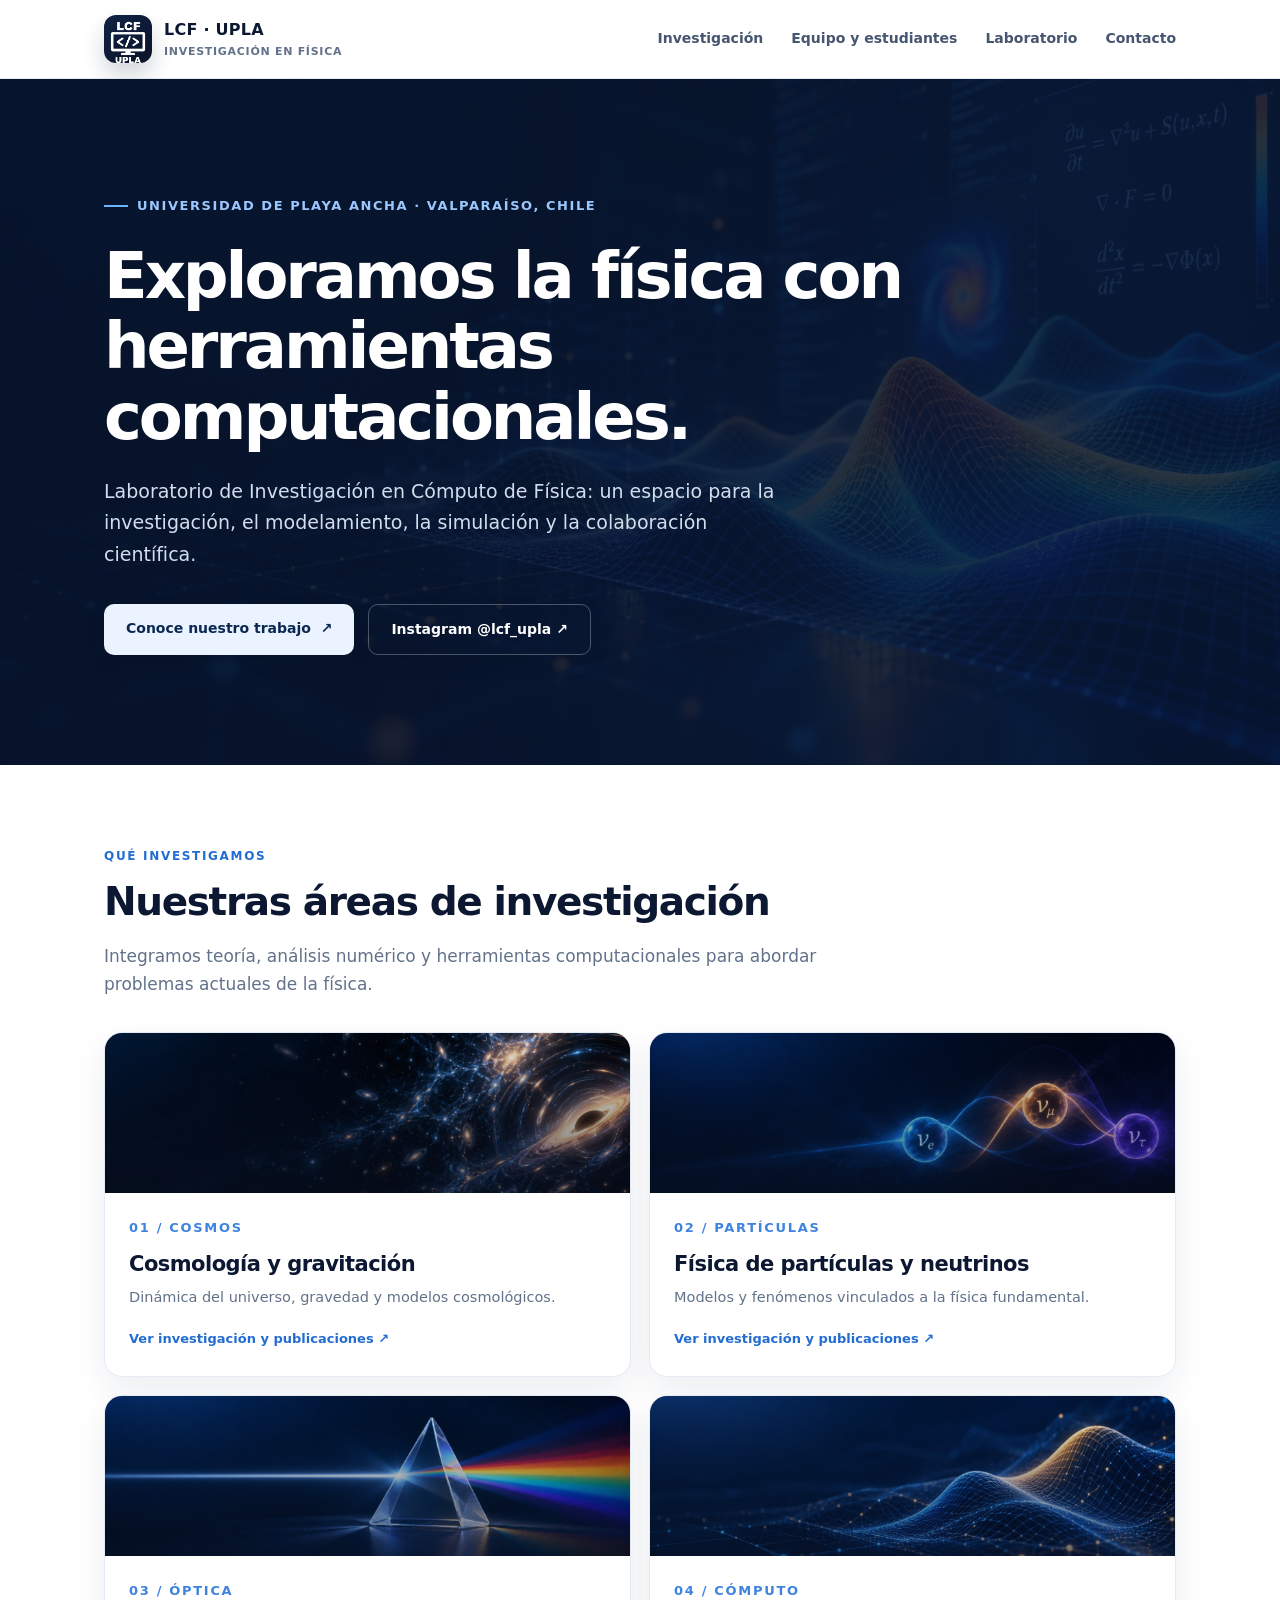
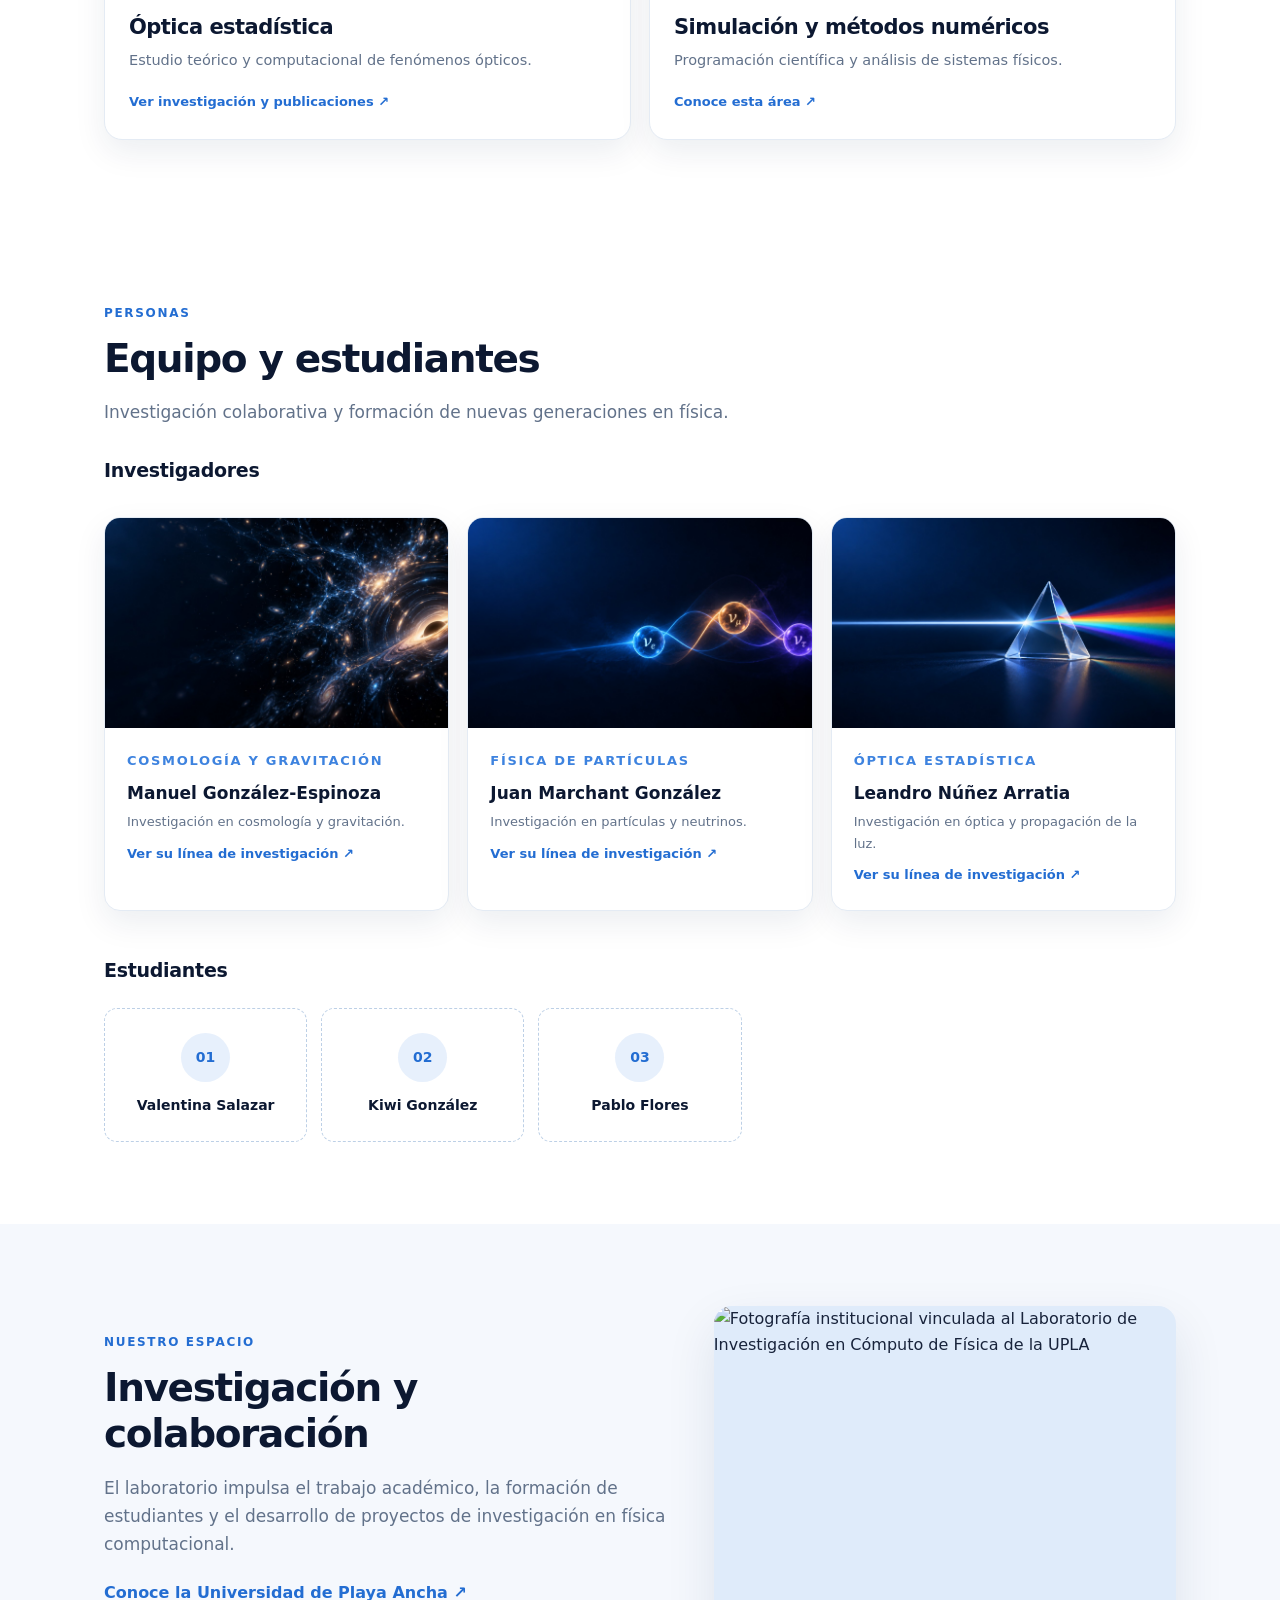
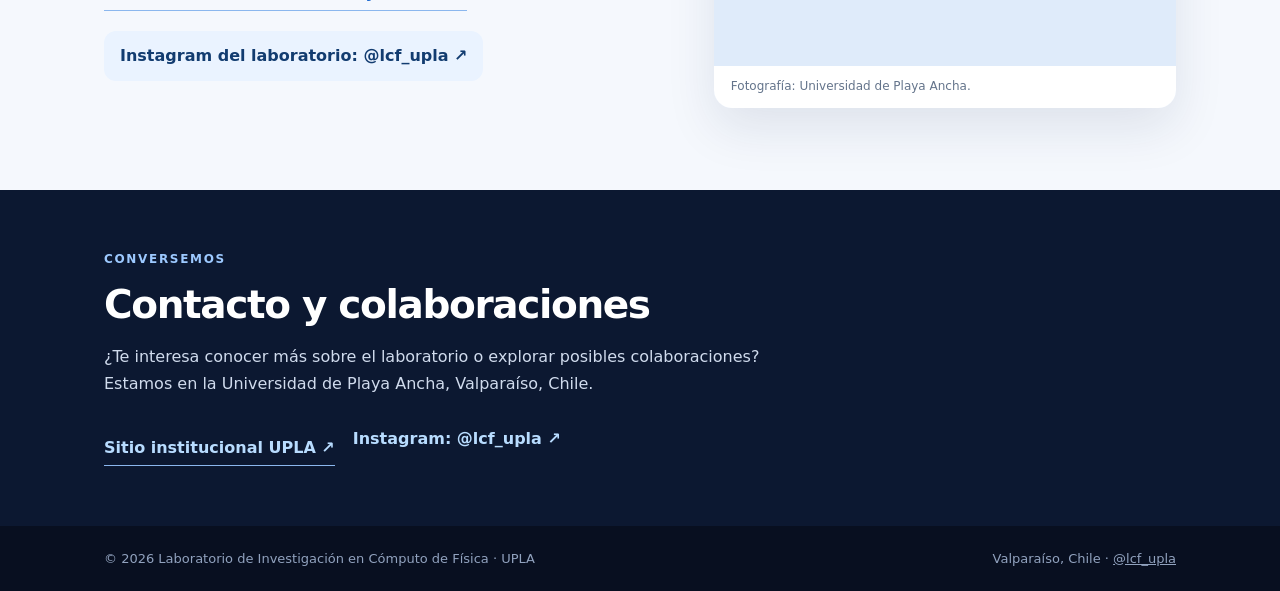
==== commit 1c59c8e7: "Add files via upload" ====
--- a/index.html
+++ b/index.html
@@ -1,158 +1,152 @@
-<!doctype html>
+<!DOCTYPE html>
+
 <html lang="es">
 <head>
-  <meta charset="utf-8">
-  <meta name="viewport" content="width=device-width, initial-scale=1">
-  <meta name="description" content="Sitio web del Laboratorio de Investigación en Cómputo de Física de la Universidad de Playa Ancha.">
-  <title>LCF · Laboratorio de Investigación en Cómputo de Física | UPLA</title>
-  <link rel="stylesheet" href="styles.css">
+<meta charset="utf-8"/>
+<meta content="width=device-width, initial-scale=1" name="viewport"/>
+<meta content="Sitio web del Laboratorio de Investigación en Cómputo de Física de la Universidad de Playa Ancha." name="description"/>
+<title>LCF · Laboratorio de Investigación en Cómputo de Física | UPLA</title>
+<link href="styles.css" rel="stylesheet"/>
 </head>
 <body>
-  <header>
-    <div class="container header-inner">
-      <a class="brand" href="#inicio" aria-label="Ir al inicio">
-        <span class="mark"><img src="assets/logo-lcf-upla.png" alt="Logo LCF UPLA"></span>
-        <span>LCF · UPLA<small>Investigación en Física</small></span>
-      </a>
-      <nav aria-label="Menú principal">
-        <a href="#investigacion">Investigación</a>
-        <a href="#equipo">Equipo y estudiantes</a>
-        <a href="#laboratorio">Laboratorio</a>
-        <a href="#contacto">Contacto</a>
-      </nav>
-    </div>
-  </header>
-  <main>
-    <div class="hero" id="inicio" style="--hero-bg:url('assets/hero-computo.png')">
-      <div class="container">
-        <span class="eyebrow">Universidad de Playa Ancha · Valparaíso, Chile</span>
-        <h1>Exploramos la física con herramientas computacionales.</h1>
-        <p>Laboratorio de Investigación en Cómputo de Física: un espacio para la investigación, el modelamiento, la simulación y la colaboración científica.</p>
-        <div class="button-row">
-          <a class="button" href="#investigacion">Conoce nuestro trabajo &nbsp;↗</a>
-          <a class="button secondary" href="https://www.instagram.com/lcf_upla?psln=MXIzdzRicmZvcTJ4bA==" target="_blank" rel="noopener noreferrer">Instagram @lcf_upla ↗</a>
-        </div>
-      </div>
-    </div>
-
-    <section id="investigacion">
-      <div class="container">
-        <p class="kicker">Qué investigamos</p>
-        <h2>Nuestras áreas de investigación</h2>
-        <p class="lead">Integramos teoría, análisis numérico y herramientas computacionales para abordar problemas actuales de la física.</p>
-        <div class="cards">
-          <a class="card card-link" href="cosmologia.html">
-            <div class="card-cover" style="background-image:url('assets/cosmologia-card.png')"></div>
-            <div class="card-body">
-              <div class="card-num">01 / COSMOS</div>
-              <h3>Cosmología y gravitación</h3>
-              <p>Dinámica del universo, gravedad y modelos cosmológicos.</p>
-              <span class="card-cta">Ver investigación y publicaciones ↗</span>
-            </div>
-          </a>
-          <a class="card card-link" href="particulas.html">
-            <div class="card-cover" style="background-image:url('assets/particulas-card.png')"></div>
-            <div class="card-body">
-              <div class="card-num">02 / PARTÍCULAS</div>
-              <h3>Física de partículas y neutrinos</h3>
-              <p>Modelos y fenómenos vinculados a la física fundamental.</p>
-              <span class="card-cta">Ver investigación y publicaciones ↗</span>
-            </div>
-          </a>
-          <a class="card card-link" href="optica.html">
-            <div class="card-cover" style="background-image:url('assets/optica-card.png')"></div>
-            <div class="card-body">
-              <div class="card-num">03 / ÓPTICA</div>
-              <h3>Óptica estadística</h3>
-              <p>Estudio teórico y computacional de fenómenos ópticos.</p>
-              <span class="card-cta">Ver investigación y publicaciones ↗</span>
-            </div>
-          </a>
-          <a class="card card-link" href="metodos-numericos.html">
-            <div class="card-cover" style="background-image:url('assets/metodos-bg.png')"></div>
-            <div class="card-body">
-              <div class="card-num">04 / CÓMPUTO</div>
-              <h3>Simulación y métodos numéricos</h3>
-              <p>Programación científica y análisis de sistemas físicos.</p>
-              <span class="card-cta">Conoce esta área ↗</span>
-            </div>
-          </a>
-        </div>
-      </div>
-    </section>
-
-    <section id="equipo">
-      <div class="container">
-        <p class="kicker">Personas</p>
-        <h2>Equipo y estudiantes</h2>
-        <p class="lead">Investigación colaborativa y formación de nuevas generaciones en física.</p>
-
-        <h3 class="section-subtitle">Investigadores</h3>
-        <div class="team-grid">
-          <article class="team-card">
-            <div class="card-num">COSMOLOGÍA Y GRAVITACIÓN</div>
-            <h3>Manuel González-Espinoza</h3>
-            <p>Investigación en cosmología y gravitación.</p>
-            <a href="cosmologia.html">Ver su línea de investigación ↗</a>
-          </article>
-          <article class="team-card">
-            <div class="card-num">FÍSICA DE PARTÍCULAS</div>
-            <h3>Juan Marchant González</h3>
-            <p>Investigación en partículas y neutrinos.</p>
-            <a href="particulas.html">Ver su línea de investigación ↗</a>
-          </article>
-          <article class="team-card">
-            <div class="card-num">ÓPTICA ESTADÍSTICA</div>
-            <h3>Leandro Núñez Arratia</h3>
-            <p>Investigación en óptica y propagación de la luz.</p>
-            <a href="optica.html">Ver su línea de investigación ↗</a>
-          </article>
-        </div>
-
-        <h3 class="section-subtitle">Estudiantes</h3>
-        
-        <div class="students" aria-label="Estudiantes del laboratorio">
-          <div class="student"><div class="avatar" aria-hidden="true">01</div><p>Valentina Salazar</p></div>
-          <div class="student"><div class="avatar" aria-hidden="true">02</div><p>Kiwi González</p></div>
-          <div class="student"><div class="avatar" aria-hidden="true">03</div><p>Pablo Flores</p></div>
-        </div>
-      </div>
-    </section>
-
-    <section id="laboratorio" class="gray">
-      <div class="container photo-grid">
-        <div>
-          <p class="kicker">Nuestro espacio</p>
-          <h2>Investigación y colaboración</h2>
-          <p class="lead">El laboratorio impulsa el trabajo académico, la formación de estudiantes y el desarrollo de proyectos de investigación en física computacional.</p>
-          <a class="outline-link" href="https://www.upla.cl/" target="_blank" rel="noopener noreferrer">Conoce la Universidad de Playa Ancha ↗</a>
-          <a class="instagram-highlight" href="https://www.instagram.com/lcf_upla?psln=MXIzdzRicmZvcTJ4bA==" target="_blank" rel="noopener noreferrer">Instagram del laboratorio: @lcf_upla ↗</a>
-        </div>
-        <figure class="photo">
-          <img src="https://www.upla.cl/investigacion/wp-content/uploads/2026/06/Leandro-Nulez-LFC-UPLA.jpeg" alt="Fotografía institucional vinculada al Laboratorio de Investigación en Cómputo de Física de la UPLA" loading="lazy">
-          <figcaption>Fotografía: Universidad de Playa Ancha.</figcaption>
-        </figure>
-      </div>
-    </section>
-
-    <section class="contact" id="contacto">
-      <div class="container">
-        <p class="kicker" style="color:#9dc9ff">Conversemos</p>
-        <h2>Contacto y colaboraciones</h2>
-        <p>¿Te interesa conocer más sobre el laboratorio o explorar posibles colaboraciones? Estamos en la Universidad de Playa Ancha, Valparaíso, Chile.</p>
-        <div class="socials">
-          <a class="outline-link" href="https://www.upla.cl/" target="_blank" rel="noopener noreferrer">Sitio institucional UPLA ↗</a>
-          <a class="social-link" href="https://www.instagram.com/lcf_upla?psln=MXIzdzRicmZvcTJ4bA==" target="_blank" rel="noopener noreferrer">Instagram: @lcf_upla ↗</a>
-        </div>
-      </div>
-    </section>
-  </main>
-  <footer>
-    <div class="container">
-      <span>© <span id="year">2026</span> Laboratorio de Investigación en Cómputo de Física · UPLA</span>
-      <span>Valparaíso, Chile · <a href="https://www.instagram.com/lcf_upla?psln=MXIzdzRicmZvcTJ4bA==" target="_blank" rel="noopener noreferrer">@lcf_upla</a></span>
-    </div>
-  </footer>
-  <script>document.getElementById('year').textContent=new Date().getFullYear();</script>
+<header>
+<div class="container header-inner">
+<a aria-label="Ir al inicio" class="brand" href="#inicio">
+<span class="mark"><img alt="Logo LCF UPLA" src="assets/logo-lcf-upla.png"/></span>
+<span>LCF · UPLA<small>Investigación en Física</small></span>
+</a>
+<nav aria-label="Menú principal">
+<a href="#investigacion">Investigación</a>
+<a href="#equipo">Equipo y estudiantes</a>
+<a href="#laboratorio">Laboratorio</a>
+<a href="#contacto">Contacto</a>
+</nav>
+</div>
+</header>
+<main>
+<div class="hero" id="inicio" style="--hero-bg:url('assets/hero-computo.png')">
+<div class="container">
+<span class="eyebrow">Universidad de Playa Ancha · Valparaíso, Chile</span>
+<h1>Exploramos la física con herramientas computacionales.</h1>
+<p>Laboratorio de Investigación en Cómputo de Física: un espacio para la investigación, el modelamiento, la simulación y la colaboración científica.</p>
+<div class="button-row">
+<a class="button" href="#investigacion">Conoce nuestro trabajo  ↗</a>
+<a class="button secondary" href="https://www.instagram.com/lcf_upla?psln=MXIzdzRicmZvcTJ4bA==" rel="noopener noreferrer" target="_blank">Instagram @lcf_upla ↗</a>
+</div>
+</div>
+</div>
+<section id="investigacion">
+<div class="container">
+<p class="kicker">Qué investigamos</p>
+<h2>Nuestras áreas de investigación</h2>
+<p class="lead">Integramos teoría, análisis numérico y herramientas computacionales para abordar problemas actuales de la física.</p>
+<div class="cards">
+<a class="card card-link" href="cosmologia.html">
+<div class="card-cover" style="background-image:url('assets/cosmologia-card.png')"></div>
+<div class="card-body">
+<div class="card-num">01 / COSMOS</div>
+<h3>Cosmología y gravitación</h3>
+<p>Dinámica del universo, gravedad y modelos cosmológicos.</p>
+<span class="card-cta">Ver investigación y publicaciones ↗</span>
+</div>
+</a>
+<a class="card card-link" href="particulas.html">
+<div class="card-cover" style="background-image:url('assets/particulas-card.png')"></div>
+<div class="card-body">
+<div class="card-num">02 / PARTÍCULAS</div>
+<h3>Física de partículas y neutrinos</h3>
+<p>Modelos y fenómenos vinculados a la física fundamental.</p>
+<span class="card-cta">Ver investigación y publicaciones ↗</span>
+</div>
+</a>
+<a class="card card-link" href="optica.html">
+<div class="card-cover" style="background-image:url('assets/optica-card.png')"></div>
+<div class="card-body">
+<div class="card-num">03 / ÓPTICA</div>
+<h3>Óptica estadística</h3>
+<p>Estudio teórico y computacional de fenómenos ópticos.</p>
+<span class="card-cta">Ver investigación y publicaciones ↗</span>
+</div>
+</a>
+<a class="card card-link" href="metodos-numericos.html">
+<div class="card-cover" style="background-image:url('assets/metodos-bg.png')"></div>
+<div class="card-body">
+<div class="card-num">04 / CÓMPUTO</div>
+<h3>Simulación y métodos numéricos</h3>
+<p>Programación científica y análisis de sistemas físicos.</p>
+<span class="card-cta">Conoce esta área ↗</span>
+</div>
+</a>
+</div>
+</div>
+</section>
+<section id="equipo">
+<div class="container">
+<p class="kicker">Personas</p>
+<h2>Equipo y estudiantes</h2>
+<p class="lead">Investigación colaborativa y formación de nuevas generaciones en física.</p>
+<h3 class="section-subtitle">Investigadores</h3>
+<div class="team-grid">
+<article class="team-card"><div class="team-image"><img alt="Imagen científica de cosmología y gravitación" loading="lazy" src="assets/manuel.png"/></div><div class="team-card-content">
+<div class="card-num">COSMOLOGÍA Y GRAVITACIÓN</div>
+<h3>Manuel González-Espinoza</h3>
+<p>Investigación en cosmología y gravitación.</p>
+<a href="cosmologia.html">Ver su línea de investigación ↗</a>
+</div></article>
+<article class="team-card"><div class="team-image"><img alt="Imagen científica de física de partículas" loading="lazy" src="assets/juan.png"/></div><div class="team-card-content">
+<div class="card-num">FÍSICA DE PARTÍCULAS</div>
+<h3>Juan Marchant González</h3>
+<p>Investigación en partículas y neutrinos.</p>
+<a href="particulas.html">Ver su línea de investigación ↗</a>
+</div></article>
+<article class="team-card"><div class="team-image"><img alt="Imagen científica de óptica estadística" loading="lazy" src="assets/leandro.png"/></div><div class="team-card-content">
+<div class="card-num">ÓPTICA ESTADÍSTICA</div>
+<h3>Leandro Núñez Arratia</h3>
+<p>Investigación en óptica y propagación de la luz.</p>
+<a href="optica.html">Ver su línea de investigación ↗</a>
+</div></article>
+</div>
+<h3 class="section-subtitle">Estudiantes</h3>
+<div aria-label="Estudiantes del laboratorio" class="students">
+<div class="student"><div aria-hidden="true" class="avatar">01</div><p>Valentina Salazar</p></div>
+<div class="student"><div aria-hidden="true" class="avatar">02</div><p>Kiwi González</p></div>
+<div class="student"><div aria-hidden="true" class="avatar">03</div><p>Pablo Flores</p></div>
+</div>
+</div>
+</section>
+<section class="gray" id="laboratorio">
+<div class="container photo-grid">
+<div>
+<p class="kicker">Nuestro espacio</p>
+<h2>Investigación y colaboración</h2>
+<p class="lead">El laboratorio impulsa el trabajo académico, la formación de estudiantes y el desarrollo de proyectos de investigación en física computacional.</p>
+<a class="outline-link" href="https://www.upla.cl/" rel="noopener noreferrer" target="_blank">Conoce la Universidad de Playa Ancha ↗</a>
+<a class="instagram-highlight" href="https://www.instagram.com/lcf_upla?psln=MXIzdzRicmZvcTJ4bA==" rel="noopener noreferrer" target="_blank">Instagram del laboratorio: @lcf_upla ↗</a>
+</div>
+<figure class="photo">
+<img alt="Fotografía institucional vinculada al Laboratorio de Investigación en Cómputo de Física de la UPLA" loading="lazy" src="https://www.upla.cl/investigacion/wp-content/uploads/2026/06/Leandro-Nulez-LFC-UPLA.jpeg"/>
+<figcaption>Fotografía: Universidad de Playa Ancha.</figcaption>
+</figure>
+</div>
+</section>
+<section class="contact" id="contacto">
+<div class="container">
+<p class="kicker" style="color:#9dc9ff">Conversemos</p>
+<h2>Contacto y colaboraciones</h2>
+<p>¿Te interesa conocer más sobre el laboratorio o explorar posibles colaboraciones? Estamos en la Universidad de Playa Ancha, Valparaíso, Chile.</p>
+<div class="socials">
+<a class="outline-link" href="https://www.upla.cl/" rel="noopener noreferrer" target="_blank">Sitio institucional UPLA ↗</a>
+<a class="social-link" href="https://www.instagram.com/lcf_upla?psln=MXIzdzRicmZvcTJ4bA==" rel="noopener noreferrer" target="_blank">Instagram: @lcf_upla ↗</a>
+</div>
+</div>
+</section>
+</main>
+<footer>
+<div class="container">
+<span>© <span id="year">2026</span> Laboratorio de Investigación en Cómputo de Física · UPLA</span>
+<span>Valparaíso, Chile · <a href="https://www.instagram.com/lcf_upla?psln=MXIzdzRicmZvcTJ4bA==" rel="noopener noreferrer" target="_blank">@lcf_upla</a></span>
+</div>
+</footer>
+<script>document.getElementById('year').textContent=new Date().getFullYear();</script>
 </body>
 </html>
--- a/styles.css
+++ b/styles.css
@@ -142,3 +142,10 @@
   nav{gap:8px 12px}
   .students{grid-template-columns:1fr 1fr}
 }
+
+/* Fotos de investigadores en tarjetas de inicio */
+.team-grid .team-card{padding:0;overflow:hidden}
+.team-image{height:210px;background:#e5edf8;overflow:hidden}
+.team-image img{width:100%;height:100%;object-fit:cover;object-position:center 28%}
+.team-card-content{padding:22px}
+@media(max-width:700px){.team-image{height:240px}}
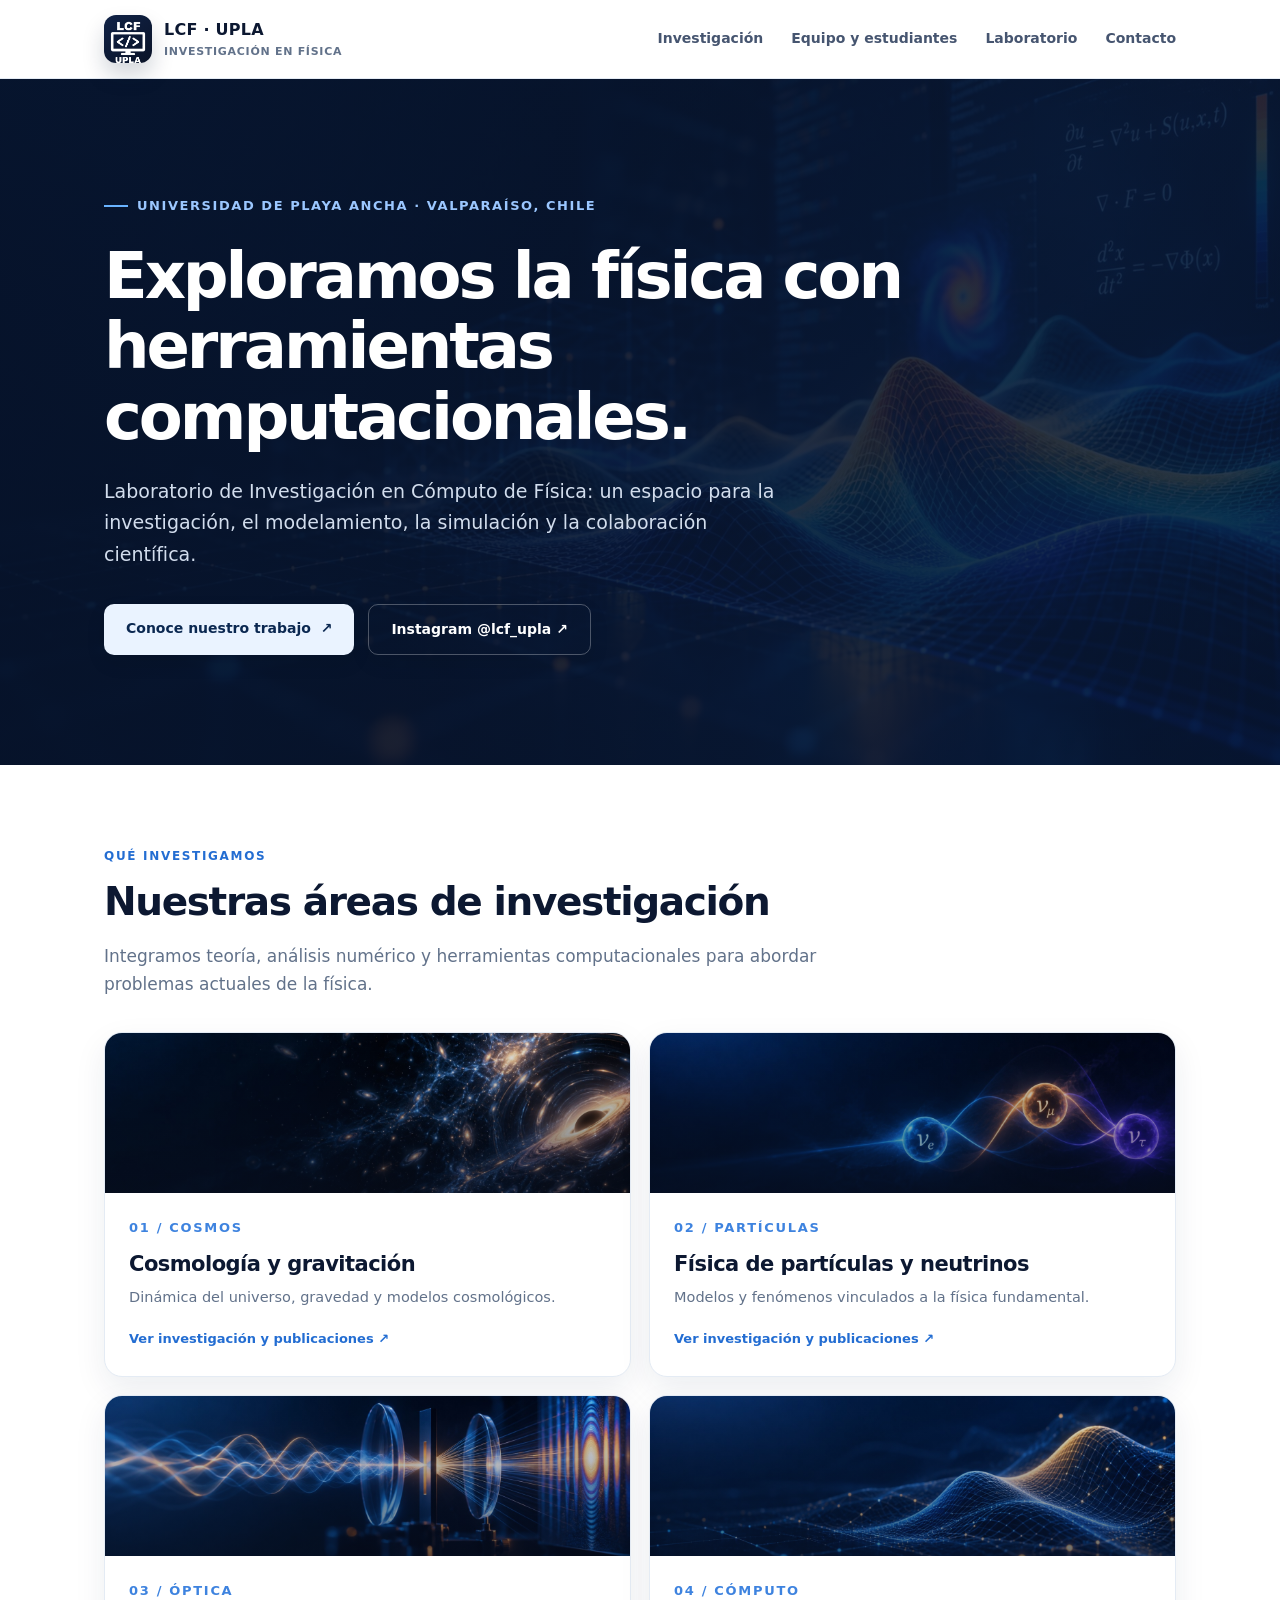
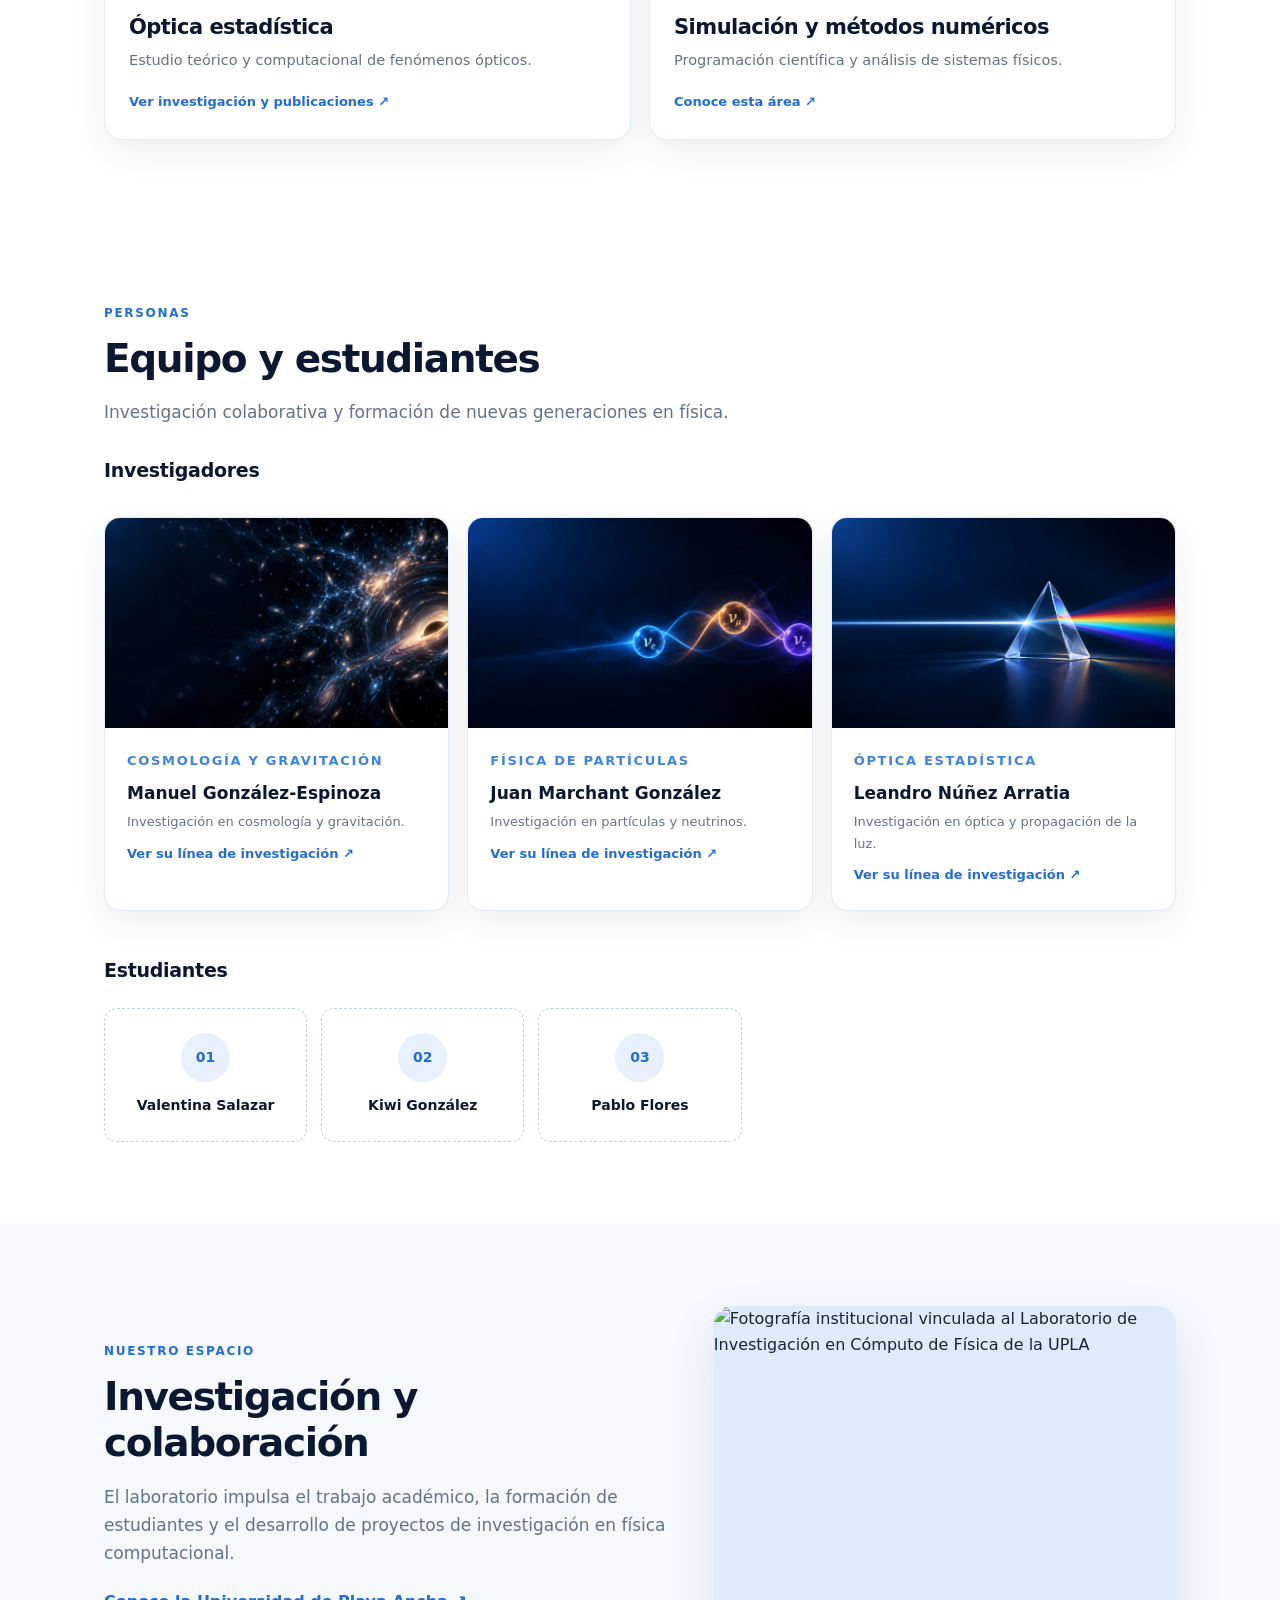
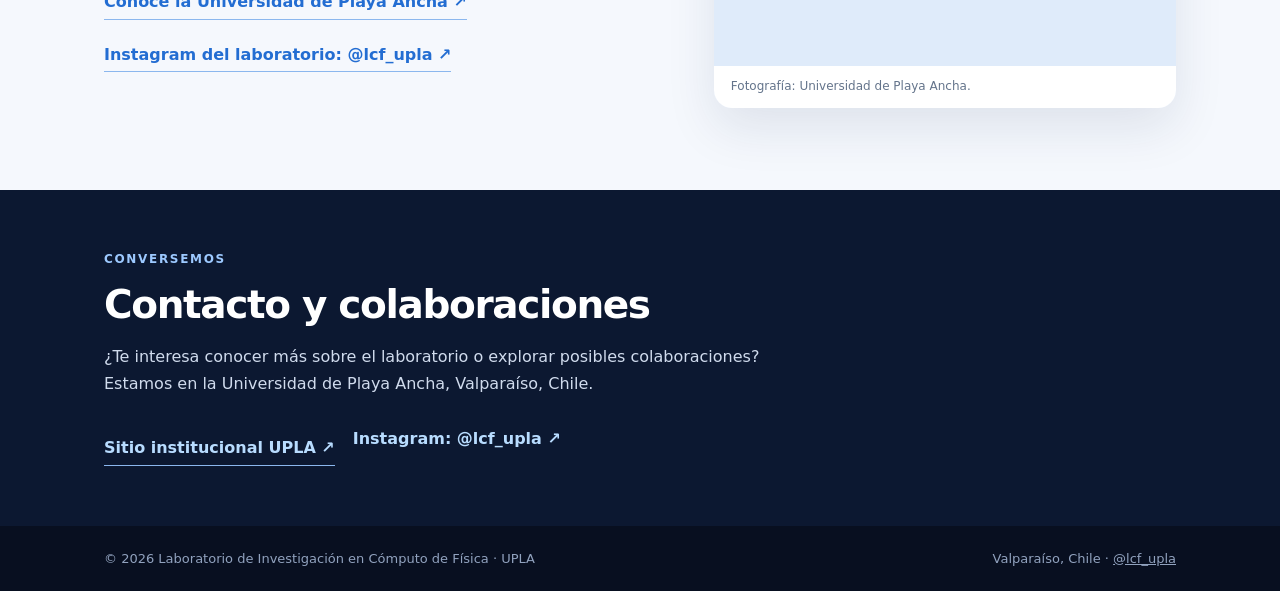
==== commit 8a57a2bf: "Add files via upload" ====
--- a/index.html
+++ b/index.html
@@ -120,8 +120,10 @@
 <p class="kicker">Nuestro espacio</p>
 <h2>Investigación y colaboración</h2>
 <p class="lead">El laboratorio impulsa el trabajo académico, la formación de estudiantes y el desarrollo de proyectos de investigación en física computacional.</p>
+<div style="display:flex;flex-direction:column;align-items:flex-start;">
 <a class="outline-link" href="https://www.upla.cl/" rel="noopener noreferrer" target="_blank">Conoce la Universidad de Playa Ancha ↗</a>
-<a class="instagram-highlight" href="https://www.instagram.com/lcf_upla?psln=MXIzdzRicmZvcTJ4bA==" rel="noopener noreferrer" target="_blank">Instagram del laboratorio: @lcf_upla ↗</a>
+<a class="outline-link" href="https://www.instagram.com/lcf_upla?psln=MXIzdzRicmZvcTJ4bA==" rel="noopener noreferrer" target="_blank">Instagram del laboratorio: @lcf_upla ↗</a>
+</div>
 </div>
 <figure class="photo">
 <img alt="Fotografía institucional vinculada al Laboratorio de Investigación en Cómputo de Física de la UPLA" loading="lazy" src="https://www.upla.cl/investigacion/wp-content/uploads/2026/06/Leandro-Nulez-LFC-UPLA.jpeg"/>
